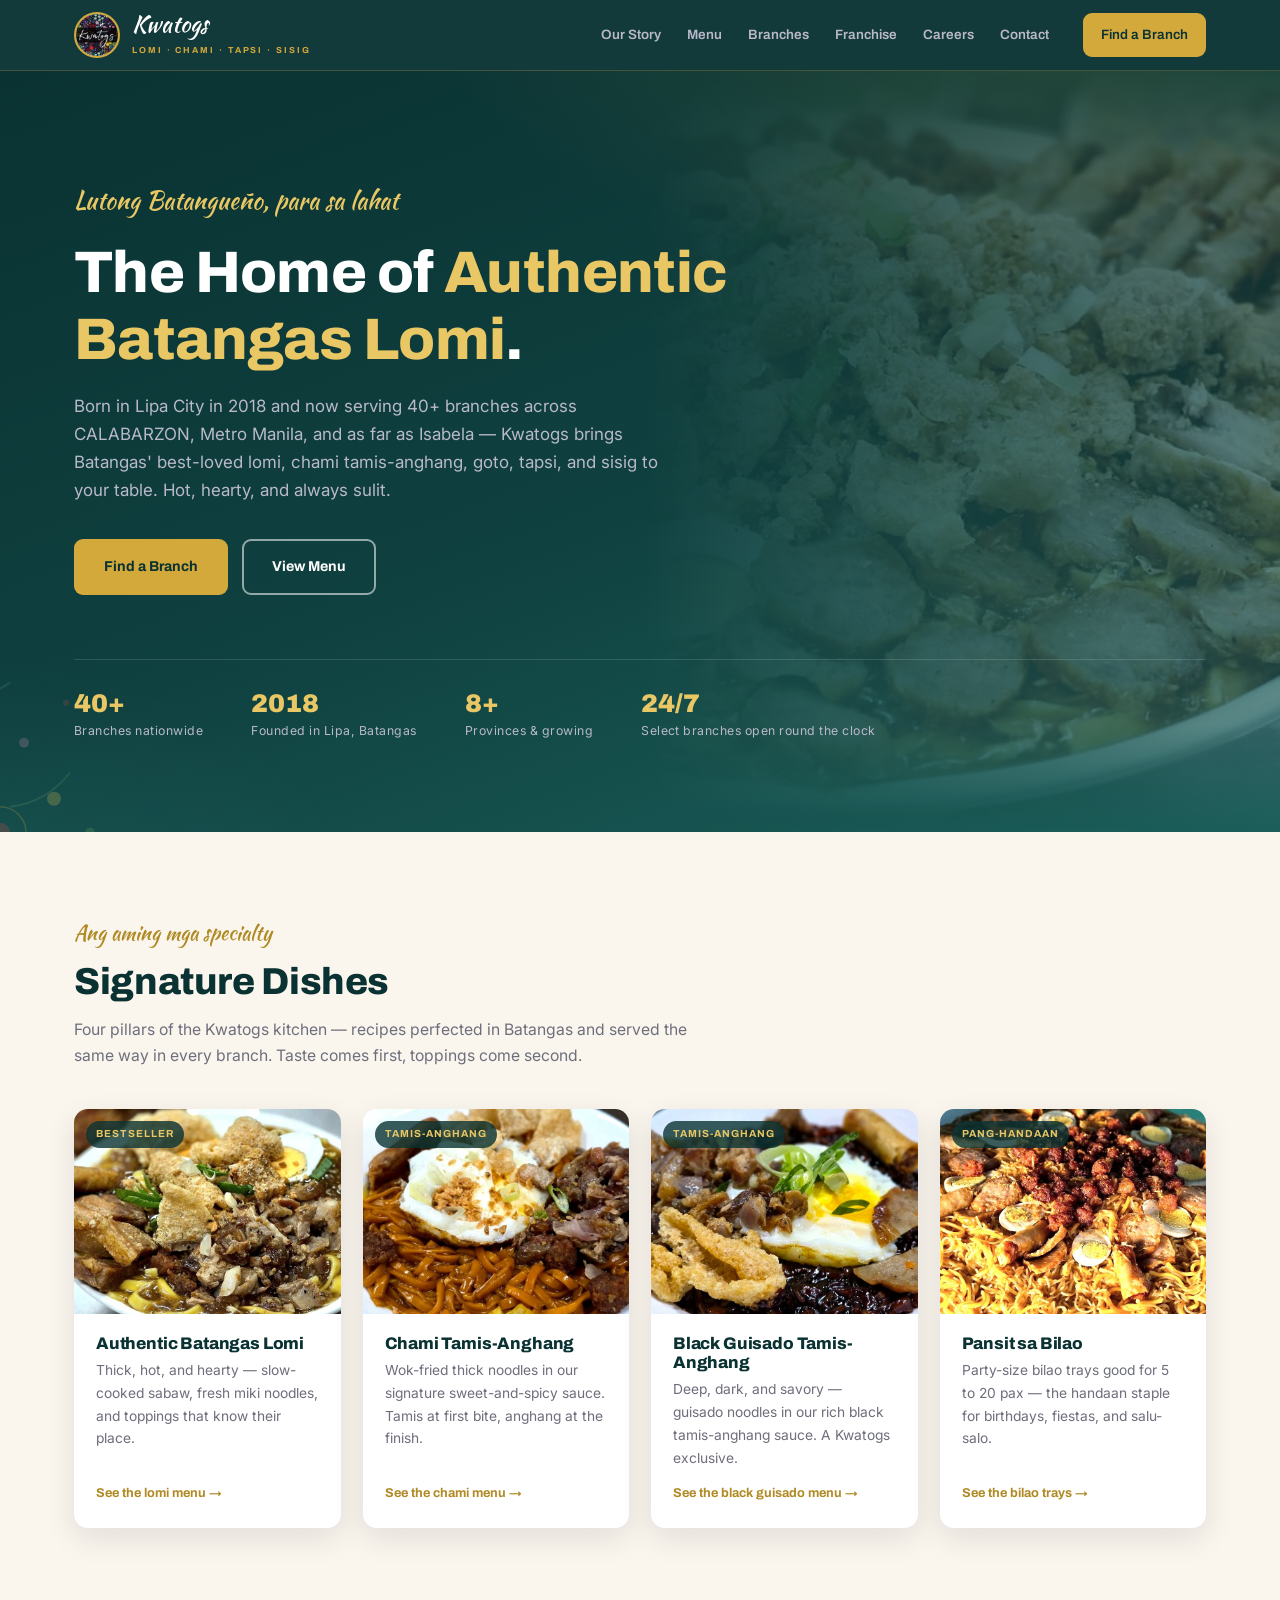
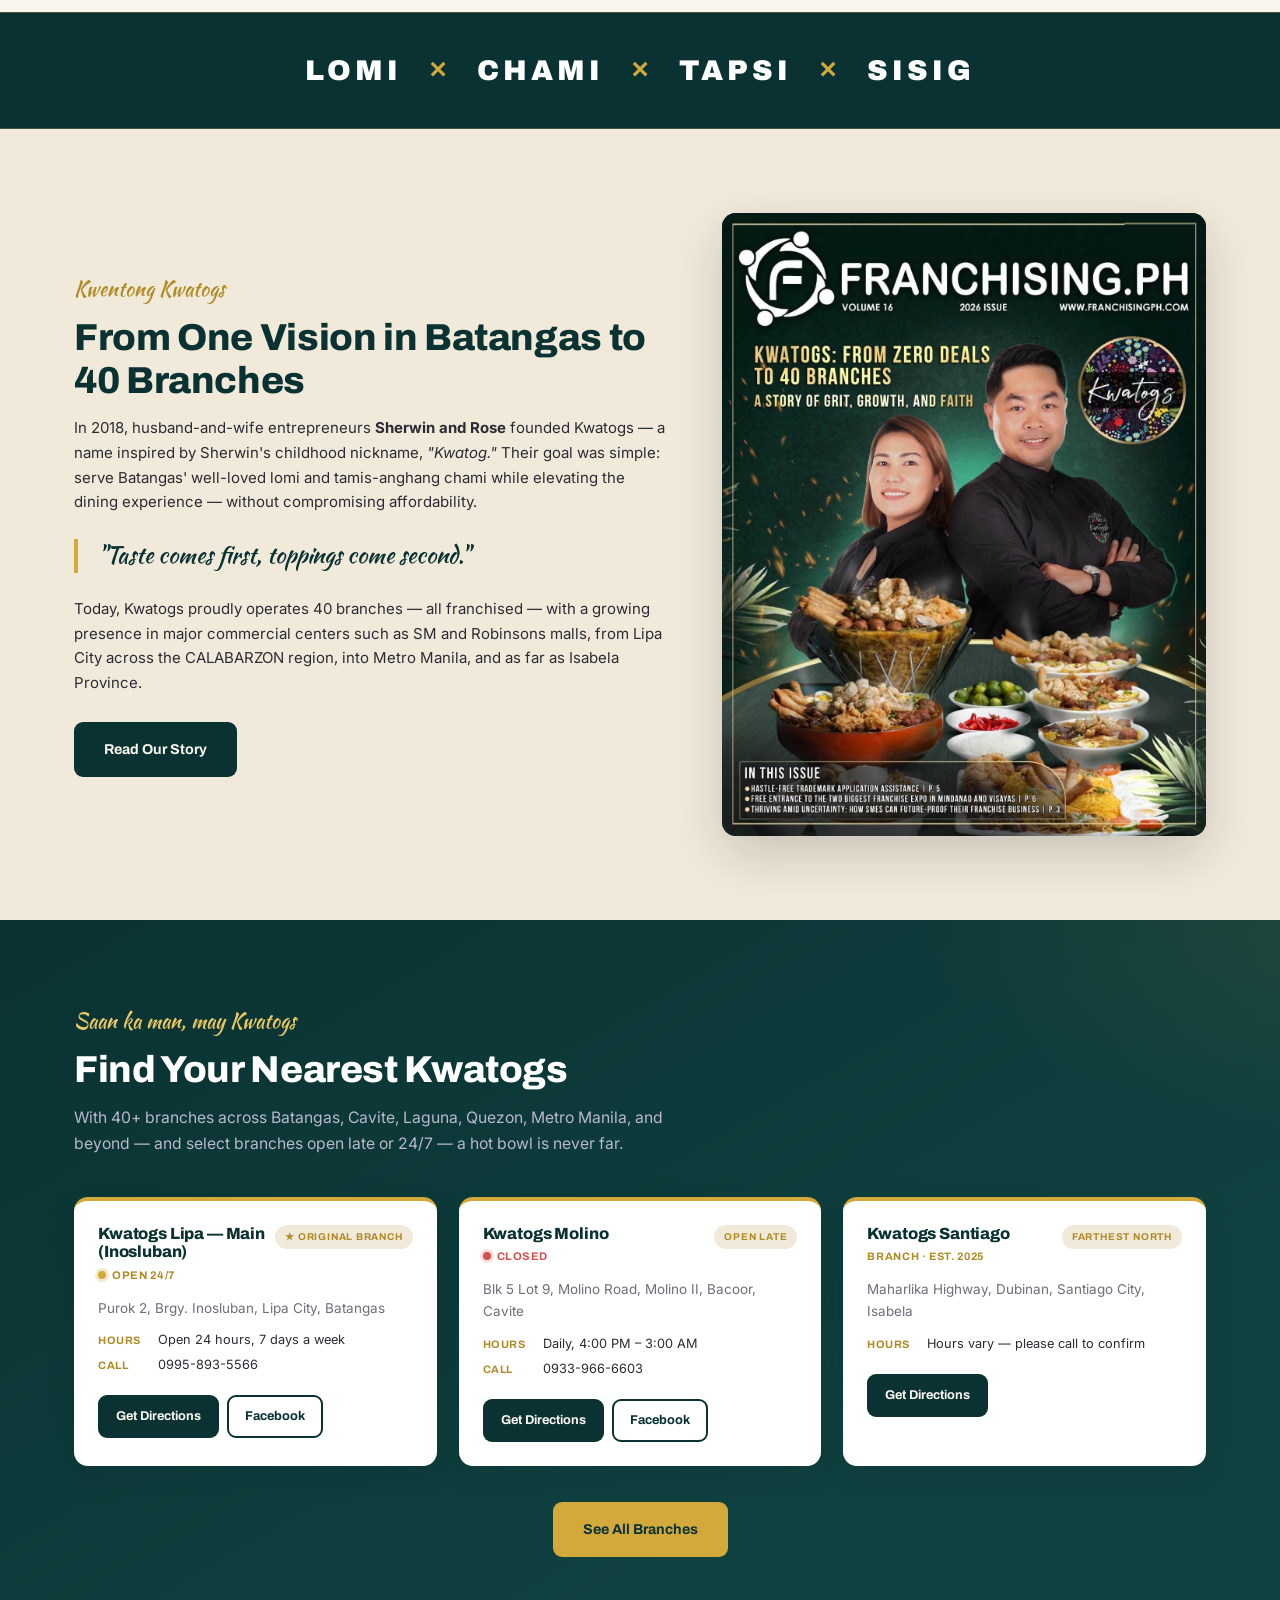
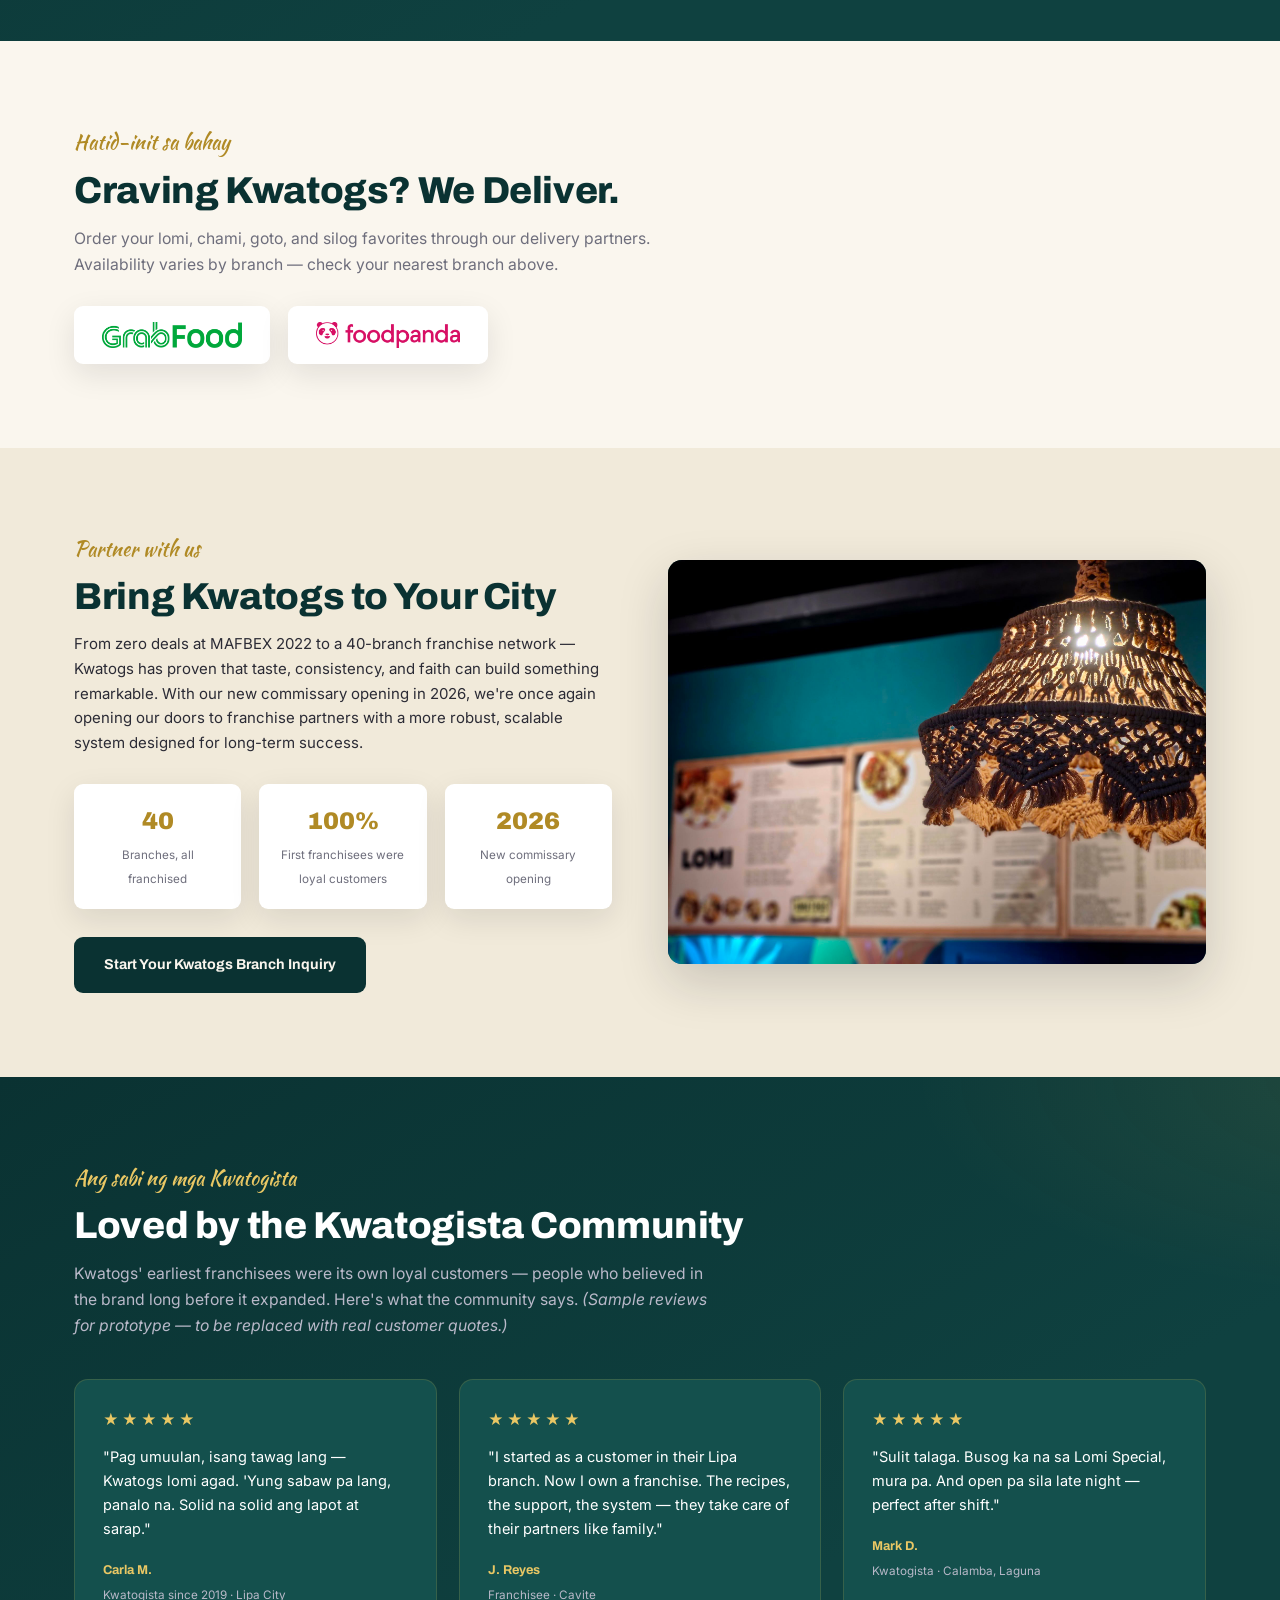
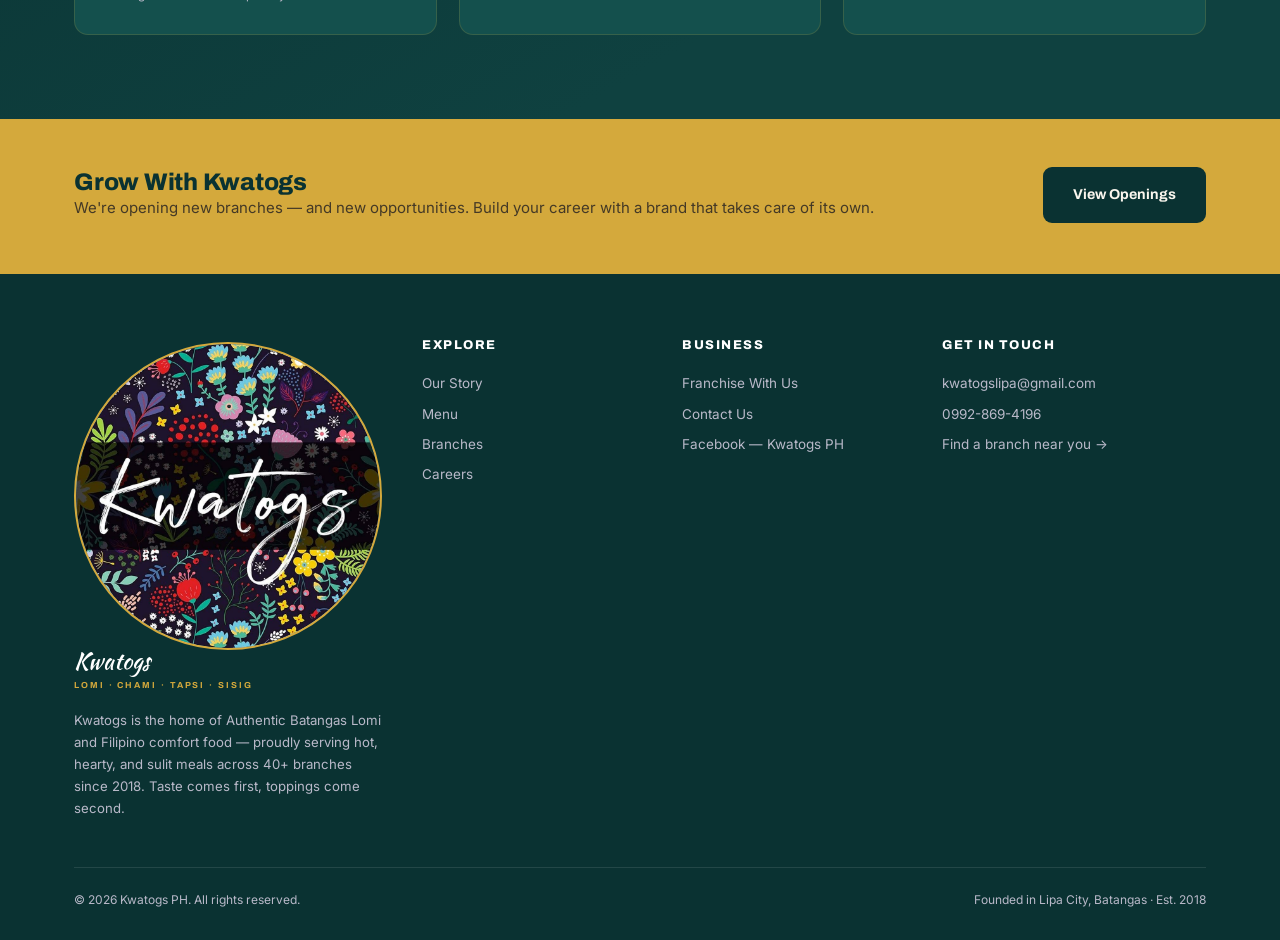
==== index.html @ b0a328d4 "feat: kwatogsph setup" ====
<!DOCTYPE html>
<html lang="en">
<head>
  <meta charset="UTF-8" />
  <meta name="viewport" content="width=device-width, initial-scale=1.0" />
  <title>KWATOGS — The Home of Authentic Batangas Lomi | Lomi · Chami · Tapsi · Sisig</title>
  <meta name="description" content="KWATOGS serves Authentic Batangas Lomi, Chami Tamis-Anghang, goto, silog meals, and Filipino comfort food across 40+ branches in CALABARZON, Metro Manila, and beyond. Taste comes first, toppings come second." />
  <link rel="preconnect" href="https://fonts.googleapis.com" />
  <link rel="preconnect" href="https://fonts.gstatic.com" crossorigin />
  <link href="https://fonts.googleapis.com/css2?family=Archivo:wght@600;700;800;900&family=Inter:wght@400;500;600&family=Kaushan+Script&display=swap" rel="stylesheet" />
  <link rel="icon" type="image/png" href="assets/img/favicon.png" />
  <link rel="stylesheet" href="assets/css/style.css" />
  <script type="application/ld+json">
  {
    "@context": "https://schema.org",
    "@type": "Restaurant",
    "name": "Kwatogs",
    "alternateName": "Kwatogs PH",
    "servesCuisine": "Filipino",
    "slogan": "Taste comes first, toppings come second.",
    "foundingDate": "2018",
    "foundingLocation": { "@type": "Place", "name": "Lipa City, Batangas, Philippines" },
    "email": "kwatogslipa@gmail.com",
    "telephone": "+63-992-869-4196",
    "priceRange": "₱",
    "sameAs": ["https://www.facebook.com/KwatogsLipa"]
  }
  </script>
</head>
<body>

  <header class="site-header">
    <nav class="nav">
      <a class="brand" href="index.html">
        <span class="logo-badge"></span>
        <span>
          <span class="brand-name">Kwatogs</span>
          <span class="brand-tag">Lomi · Chami · Tapsi · Sisig</span>
        </span>
      </a>
      <button class="nav-toggle" aria-label="Open menu">☰</button>
      <div class="nav-links">
        <a href="our-story.html">Our Story</a>
        <a href="menu.html">Menu</a>
        <a href="branches.html">Branches</a>
        <a href="franchise.html">Franchise</a>
        <a href="careers.html">Careers</a>
        <a href="contact.html">Contact</a>
        <a class="btn btn-gold btn-sm nav-cta" href="branches.html">Find a Branch</a>
      </div>
    </nav>
  </header>

  <!-- HERO -->
  <section class="hero">
    <span class="hero-photo"></span>
    <span class="floral-corner floral-bl"></span>
    <div class="container">
      <div class="hero-inner">
        <span class="eyebrow">Lutong Batangueño, para sa lahat</span>
        <h1>The Home of <em>Authentic Batangas Lomi</em>.</h1>
        <p class="lede">
          Born in Lipa City in 2018 and now serving 40+ branches across CALABARZON, Metro Manila,
          and as far as Isabela — Kwatogs brings Batangas' best-loved lomi, chami tamis-anghang,
          goto, tapsi, and sisig to your table. Hot, hearty, and always sulit.
        </p>
        <div class="hero-ctas">
          <a class="btn btn-gold" href="branches.html">Find a Branch</a>
          <a class="btn btn-outline-light" href="menu.html">View Menu</a>
        </div>
      </div>
      <div class="trust-strip">
        <div class="trust-item"><span class="num">40+</span><span class="lbl">Branches nationwide</span></div>
        <div class="trust-item"><span class="num">2018</span><span class="lbl">Founded in Lipa, Batangas</span></div>
        <div class="trust-item"><span class="num">8+</span><span class="lbl">Provinces &amp; growing</span></div>
        <div class="trust-item"><span class="num">24/7</span><span class="lbl">Select branches open round the clock</span></div>
      </div>
    </div>
  </section>

  <!-- SIGNATURE DISHES -->
  <section>
    <div class="container">
      <span class="eyebrow">Ang aming mga specialty</span>
      <h2 class="section-title">Signature Dishes</h2>
      <p class="section-sub">
        Four pillars of the Kwatogs kitchen — recipes perfected in Batangas and served
        the same way in every branch. Taste comes first, toppings come second.
      </p>
      <div class="grid-4" style="margin-top: 40px;">
        <a class="dish-card" href="menu.html#lomi">
          <div class="dish-art has-photo"><img src="assets/img/dishes/lomi.jpg" alt="Authentic Batangas Lomi with pork, chicharon, and egg" loading="lazy" /><span class="tag">Bestseller</span></div>
          <div class="dish-body">
            <h3>Authentic Batangas Lomi</h3>
            <p>Thick, hot, and hearty — slow-cooked sabaw, fresh miki noodles, and toppings that know their place.</p>
            <span class="more">See the lomi menu →</span>
          </div>
        </a>
        <a class="dish-card" href="menu.html#chami">
          <div class="dish-art has-photo"><img src="assets/img/dishes/chami.jpg" alt="Chami Tamis-Anghang — sweet-spicy wok-fried noodles topped with egg" loading="lazy" /><span class="tag">Tamis-Anghang</span></div>
          <div class="dish-body">
            <h3>Chami Tamis-Anghang</h3>
            <p>Wok-fried thick noodles in our signature sweet-and-spicy sauce. Tamis at first bite, anghang at the finish.</p>
            <span class="more">See the chami menu →</span>
          </div>
        </a>
        <a class="dish-card" href="menu.html#black-guisado">
          <div class="dish-art has-photo"><img src="assets/img/dishes/blackguisado.jpg" alt="Black Guisado Tamis-Anghang — dark savory noodles topped with egg and chicharon" loading="lazy" /><span class="tag">Tamis-Anghang</span></div>
          <div class="dish-body">
            <h3>Black Guisado Tamis-Anghang</h3>
            <p>Deep, dark, and savory — guisado noodles in our rich black tamis-anghang sauce. A Kwatogs exclusive.</p>
            <span class="more">See the black guisado menu →</span>
          </div>
        </a>
        <a class="dish-card" href="menu.html#bilao">
          <div class="dish-art has-photo"><img src="assets/img/dishes/bilao.jpg" alt="Pansit sa Bilao — party-size noodle tray with lumpia, egg, and meat toppings" loading="lazy" /><span class="tag">Pang-Handaan</span></div>
          <div class="dish-body">
            <h3>Pansit sa Bilao</h3>
            <p>Party-size bilao trays good for 5 to 20 pax — the handaan staple for birthdays, fiestas, and salu-salo.</p>
            <span class="more">See the bilao trays →</span>
          </div>
        </a>
      </div>
    </div>
  </section>

  <!-- SIGNAGE BAND -->
  <div class="signage-band">
    <div class="wrap">
      <span>LOMI</span><span class="x">✕</span>
      <span>CHAMI</span><span class="x">✕</span>
      <span>TAPSI</span><span class="x">✕</span>
      <span>SISIG</span>
    </div>
  </div>

  <!-- ABOUT STRIP -->
  <section class="story-strip">
    <div class="container story-grid">
      <div>
        <span class="eyebrow">Kwentong Kwatogs</span>
        <h2 class="section-title">From One Vision in Batangas to 40 Branches</h2>
        <p>
          In 2018, husband-and-wife entrepreneurs <strong>Sherwin and Rose</strong> founded Kwatogs —
          a name inspired by Sherwin's childhood nickname, <em>"Kwatog."</em> Their goal was simple:
          serve Batangas' well-loved lomi and tamis-anghang chami while elevating the dining
          experience — without compromising affordability.
        </p>
        <blockquote>
          "Taste comes first, toppings come second."
        </blockquote>
        <p>
          Today, Kwatogs proudly operates 40 branches — all franchised — with a growing presence in
          major commercial centers such as SM and Robinsons malls, from Lipa City across the
          CALABARZON region, into Metro Manila, and as far as Isabela Province.
        </p>
        <div style="margin-top: 26px;">
          <a class="btn btn-dark" href="our-story.html">Read Our Story</a>
        </div>
      </div>
      <div class="story-photo photo-frame">
        <img class="photo" src="assets/img/owners1.jpg" alt="Founders Sherwin and Rose of Kwatogs, featured on the cover of Franchising.PH 2026" />
      </div>
    </div>
  </section>

  <!-- BRANCH FINDER -->
  <section class="on-dark">
    <div class="container">
      <span class="eyebrow">Saan ka man, may Kwatogs</span>
      <h2 class="section-title">Find Your Nearest Kwatogs</h2>
      <p class="section-sub">
        With 40+ branches across Batangas, Cavite, Laguna, Quezon, Metro Manila, and beyond —
        and select branches open late or 24/7 — a hot bowl is never far.
      </p>
      <div class="grid-3" style="margin-top: 40px;" id="featured-branches">
        <!-- Featured branch cards injected by main.js -->
      </div>
      <div class="center" style="margin-top: 36px;">
        <a class="btn btn-gold" href="branches.html">See All Branches</a>
      </div>
    </div>
  </section>

  <!-- DELIVERY -->
  <section>
    <div class="container">
      <span class="eyebrow">Hatid-init sa bahay</span>
      <h2 class="section-title">Craving Kwatogs? We Deliver.</h2>
      <p class="section-sub">
        Order your lomi, chami, goto, and silog favorites through our delivery partners.
        Availability varies by branch — check your nearest branch above.
      </p>
      <div class="delivery-logos">
        <a class="delivery-btn" href="https://food.grab.com/ph/en/" target="_blank" rel="noopener" aria-label="Order on GrabFood">
          <img class="delivery-logo" src="assets/img/grabfood.png" alt="GrabFood" />
        </a>
        <a class="delivery-btn" href="https://www.foodpanda.ph/" target="_blank" rel="noopener" aria-label="Order on foodpanda">
          <img class="delivery-logo" src="assets/img/foodpanda.png" alt="foodpanda" />
        </a>
      </div>
    </div>
  </section>

  <!-- FRANCHISE CTA -->
  <section class="franchise-cta">
    <div class="container fr-grid">
      <div>
        <span class="eyebrow">Partner with us</span>
        <h2 class="section-title">Bring Kwatogs to Your City</h2>
        <p>
          From zero deals at MAFBEX 2022 to a 40-branch franchise network — Kwatogs has proven
          that taste, consistency, and faith can build something remarkable. With our new
          commissary opening in 2026, we're once again opening our doors to franchise partners
          with a more robust, scalable system designed for long-term success.
        </p>
        <div class="fr-stats">
          <div class="fr-stat"><span class="num">40</span><span class="lbl">Branches, all franchised</span></div>
          <div class="fr-stat"><span class="num">100%</span><span class="lbl">First franchisees were loyal customers</span></div>
          <div class="fr-stat"><span class="num">2026</span><span class="lbl">New commissary opening</span></div>
        </div>
        <a class="btn btn-dark" href="franchise.html">Start Your Kwatogs Branch Inquiry</a>
      </div>
      <div class="story-photo photo-frame">
        <img class="photo" src="assets/img/inside.jpg" alt="Inside a Kwatogs branch — woven pendant lamp over the Lomi menu boards" style="object-position: center;" />
      </div>
    </div>
  </section>

  <!-- SOCIAL PROOF -->
  <section class="on-dark">
    <div class="container">
      <span class="eyebrow">Ang sabi ng mga Kwatogista</span>
      <h2 class="section-title">Loved by the Kwatogista Community</h2>
      <p class="section-sub">
        Kwatogs' earliest franchisees were its own loyal customers — people who believed in the
        brand long before it expanded. Here's what the community says. <em>(Sample reviews for
        prototype — to be replaced with real customer quotes.)</em>
      </p>
      <div class="grid-3" style="margin-top: 40px;">
        <div class="testi-card">
          <div class="stars">★★★★★</div>
          <p>"Pag umuulan, isang tawag lang — Kwatogs lomi agad. 'Yung sabaw pa lang, panalo na. Solid na solid ang lapot at sarap."</p>
          <span class="who">Carla M.</span><br />
          <span class="where">Kwatogista since 2019 · Lipa City</span>
        </div>
        <div class="testi-card">
          <div class="stars">★★★★★</div>
          <p>"I started as a customer in their Lipa branch. Now I own a franchise. The recipes, the support, the system — they take care of their partners like family."</p>
          <span class="who">J. Reyes</span><br />
          <span class="where">Franchisee · Cavite</span>
        </div>
        <div class="testi-card">
          <div class="stars">★★★★★</div>
          <p>"Sulit talaga. Busog ka na sa Lomi Special, mura pa. And open pa sila late night — perfect after shift."</p>
          <span class="who">Mark D.</span><br />
          <span class="where">Kwatogista · Calamba, Laguna</span>
        </div>
      </div>
    </div>
  </section>

  <!-- CAREERS BAND -->
  <div class="careers-band">
    <div class="container wrap">
      <div>
        <h2>Grow With Kwatogs</h2>
        <p>We're opening new branches — and new opportunities. Build your career with a brand that takes care of its own.</p>
      </div>
      <a class="btn btn-dark" href="careers.html">View Openings</a>
    </div>
  </div>

  <!-- FOOTER -->
  <footer class="site-footer">
    <div class="container">
      <div class="footer-grid">
        <div class="footer-brand">
          <a class="brand" href="index.html">
            <span class="logo-badge"></span>
            <span>
              <span class="brand-name">Kwatogs</span>
              <span class="brand-tag">Lomi · Chami · Tapsi · Sisig</span>
            </span>
          </a>
          <p>
            Kwatogs is the home of Authentic Batangas Lomi and Filipino comfort food — proudly
            serving hot, hearty, and sulit meals across 40+ branches since 2018. Taste comes
            first, toppings come second.
          </p>
        </div>
        <div>
          <h4>Explore</h4>
          <a href="our-story.html">Our Story</a>
          <a href="menu.html">Menu</a>
          <a href="branches.html">Branches</a>
          <a href="careers.html">Careers</a>
        </div>
        <div>
          <h4>Business</h4>
          <a href="franchise.html">Franchise With Us</a>
          <a href="contact.html">Contact Us</a>
          <a href="https://www.facebook.com/KwatogsLipa" target="_blank" rel="noopener">Facebook — Kwatogs PH</a>
        </div>
        <div>
          <h4>Get in Touch</h4>
          <a href="mailto:kwatogslipa@gmail.com">kwatogslipa@gmail.com</a>
          <a href="tel:09928694196">0992-869-4196</a>
          <a href="branches.html">Find a branch near you →</a>
        </div>
      </div>
      <div class="footer-bottom">
        <span>© <span class="year"></span> Kwatogs PH. All rights reserved.</span>
        <span>Founded in Lipa City, Batangas · Est. 2018</span>
      </div>
    </div>
  </footer>

  <script src="assets/js/main.js"></script>
</body>
</html>
---- assets/css/style.css ----
/* ==========================================================
   KWATOGS — Official Website
   Design system: dark navy floral identity (from official logo)
   + cream canvas + gold trim (from Franchising.PH feature)
   ========================================================== */

:root {
  /* Foundation: deep emerald-teal, matched to the Franchising.PH feature spread.
     (--navy* names kept for compatibility; values are now teal tones.) */
  --ink: #0a3232;
  --navy: #0f4140;
  --navy-2: #14504d;
  --navy-3: #1b5f5a;
  --cream: #faf6ee;
  --cream-2: #f1eada;
  --gold: #d4a93c;
  --gold-bright: #e9c764;
  --gold-deep: #b08a25;
  --red: #d94f4f;
  --teal: #56b8ae;
  --pink: #e08fb2;
  --yellow: #f2c94c;
  --leaf: #7fb069;
  --text: #2b2b35;
  --muted: #6e6e7c;
  --muted-on-dark: #b9b9c9;
  --white: #ffffff;
  --radius: 14px;
  --radius-sm: 9px;
  --shadow: 0 10px 30px rgba(20, 20, 31, 0.10);
  --shadow-lg: 0 18px 50px rgba(20, 20, 31, 0.18);
  --maxw: 1180px;
}

* { margin: 0; padding: 0; box-sizing: border-box; }

html { scroll-behavior: smooth; font-size: 15px; }

body {
  overflow-x: hidden;
  font-family: "Inter", system-ui, -apple-system, sans-serif;
  font-size: 1rem;
  line-height: 1.65;
  color: var(--text);
  background: var(--cream);
  -webkit-font-smoothing: antialiased;
}

h1, h2, h3, h4 {
  font-family: "Archivo", system-ui, sans-serif;
  font-weight: 800;
  line-height: 1.15;
  letter-spacing: -0.01em;
  color: var(--ink);
}

.script {
  font-family: "Kaushan Script", cursive;
  font-weight: 400;
  letter-spacing: 0.01em;
}

a { color: inherit; text-decoration: none; }
img { max-width: 100%; display: block; }
ul { list-style: none; }

.container { max-width: var(--maxw); margin: 0 auto; padding: 0 24px; }

section { padding: 84px 0; }

.eyebrow {
  display: inline-block;
  font-family: "Kaushan Script", cursive;
  font-size: 1.35rem;
  color: var(--gold-deep);
  margin-bottom: 10px;
}
.on-dark .eyebrow { color: var(--gold-bright); }

.section-title { font-size: clamp(1.7rem, 3.4vw, 2.5rem); margin-bottom: 14px; }
.section-sub { color: var(--muted); max-width: 640px; font-size: 1.05rem; }
.on-dark .section-title { color: var(--white); }
.on-dark .section-sub { color: var(--muted-on-dark); }

.center { text-align: center; }
.center .section-sub { margin: 0 auto; }

/* ---------- Buttons ---------- */
.btn {
  display: inline-flex;
  align-items: center;
  gap: 8px;
  font-family: "Archivo", sans-serif;
  font-weight: 700;
  font-size: 0.95rem;
  padding: 14px 28px;
  border-radius: var(--radius-sm);
  border: 2px solid transparent;
  cursor: pointer;
  transition: transform 0.15s ease, background 0.15s ease, color 0.15s ease, border-color 0.15s ease;
}
.btn:hover { transform: translateY(-2px); }
.btn-gold { background: var(--gold); color: var(--ink); }
.btn-gold:hover { background: var(--gold-bright); }
.btn-outline-light { border-color: rgba(255,255,255,0.55); color: var(--white); }
.btn-outline-light:hover { border-color: var(--gold-bright); color: var(--gold-bright); }
.btn-outline-dark { border-color: var(--ink); color: var(--ink); }
.btn-outline-dark:hover { background: var(--ink); color: var(--cream); }
.btn-dark { background: var(--ink); color: var(--cream); }
.btn-dark:hover { background: var(--navy-3); }
.btn-sm { padding: 9px 16px; font-size: 0.85rem; }

/* ---------- Header / Nav ---------- */
.site-header {
  position: sticky;
  top: 0;
  z-index: 100;
  background: rgba(10, 50, 50, 0.96);
  backdrop-filter: blur(8px);
  border-bottom: 1px solid rgba(212, 169, 60, 0.25);
}
.nav {
  max-width: var(--maxw);
  margin: 0 auto;
  padding: 12px 24px;
  display: flex;
  align-items: center;
  gap: 28px;
}
.brand { display: flex; align-items: center; gap: 12px; }
.brand .logo-badge { width: 46px; height: 46px; flex-shrink: 0; }
.logo-badge img {
  display: block;
  width: 100%;
  height: 100%;
  border-radius: 50%;
  object-fit: cover;
  border: 2px solid var(--gold);
}
.brand-name {
  font-family: "Kaushan Script", cursive;
  font-size: 1.55rem;
  color: var(--white);
  line-height: 1;
}
.brand-tag {
  display: block;
  font-family: "Archivo", sans-serif;
  font-size: 0.58rem;
  font-weight: 700;
  letter-spacing: 0.22em;
  color: var(--gold);
  text-transform: uppercase;
  margin-top: 3px;
  white-space: nowrap;
}
.nav-links { display: flex; gap: 26px; margin-left: auto; align-items: center; }
.nav-links a {
  font-family: "Archivo", sans-serif;
  font-weight: 600;
  font-size: 0.9rem;
  color: var(--muted-on-dark);
  transition: color 0.15s;
  white-space: nowrap;
}
.nav-links a:hover, .nav-links a.active { color: var(--gold-bright); }
/* The gold CTA button must keep dark text in all states — it's an <a> inside
   .nav-links, so override the link-hover color (placed after for the tie-break). */
.nav-links a.nav-cta { margin-left: 8px; color: var(--ink); }
.nav-links a.nav-cta:hover { color: var(--ink); }
.nav-toggle {
  display: none;
  margin-left: auto;
  background: none;
  border: none;
  color: var(--white);
  font-size: 1.7rem;
  cursor: pointer;
  line-height: 1;
}

/* ---------- Hero ---------- */
.hero {
  position: relative;
  background:
    radial-gradient(1100px 500px at 85% -10%, rgba(212,169,60,0.14), transparent 60%),
    radial-gradient(700px 420px at -5% 110%, rgba(86,184,174,0.10), transparent 60%),
    linear-gradient(160deg, var(--ink) 0%, var(--navy) 55%, var(--navy-3) 100%);
  color: var(--white);
  padding: 110px 0 90px;
  overflow: hidden;
}
.hero-inner { position: relative; z-index: 2; max-width: 760px; }
.hero .eyebrow { font-size: 1.6rem; color: var(--gold-bright); }
.hero h1 {
  font-size: clamp(2.3rem, 5.5vw, 3.9rem);
  color: var(--white);
  margin: 8px 0 20px;
}
.hero h1 em { font-style: normal; color: var(--gold-bright); }
.hero p.lede { font-size: 1.13rem; color: var(--muted-on-dark); max-width: 600px; margin-bottom: 34px; }
.hero-ctas { display: flex; gap: 14px; flex-wrap: wrap; }
/* Faded lomi photo accent on the right of the hero — adds depth behind the text.
   The left fade is a CSS mask (not baked into the image) so it stays smooth even
   though the image is `cover`-cropped. Low opacity + desaturation blends it into teal. */
.hero-photo {
  position: absolute;
  top: 0;
  right: 0;
  bottom: 0;
  width: 50%;
  max-width: 720px;
  background: url("../img/hero-lomi.png") center right / cover no-repeat;
  opacity: 0.32;
  filter: saturate(0.8) contrast(0.95);
  z-index: 1;
  pointer-events: none;
  -webkit-mask-image: linear-gradient(to right, transparent 0%, rgba(0,0,0,0.6) 50%, #000 100%);
  mask-image: linear-gradient(to right, transparent 0%, rgba(0,0,0,0.6) 50%, #000 100%);
}

.floral-corner { position: absolute; opacity: 0.85; pointer-events: none; }
.floral-tr { top: -30px; right: -40px; width: 380px; }
.floral-bl { bottom: -50px; left: -50px; width: 300px; transform: rotate(180deg); opacity: 0.5; }

.trust-strip {
  position: relative;
  z-index: 2;
  margin-top: 64px;
  padding-top: 30px;
  border-top: 1px solid rgba(255,255,255,0.14);
  display: flex;
  gap: 48px;
  flex-wrap: wrap;
}
.trust-item .num {
  font-family: "Archivo", sans-serif;
  font-weight: 900;
  font-size: 1.7rem;
  color: var(--gold-bright);
  display: block;
  line-height: 1.1;
}
.trust-item .lbl { font-size: 0.82rem; color: var(--muted-on-dark); letter-spacing: 0.04em; }

/* Inner-page hero (smaller) */
.page-hero { padding: 80px 0 64px; }
.page-hero h1 { font-size: clamp(2rem, 4.5vw, 3.1rem); }

/* ---------- Dish cards ---------- */
.grid-4 { display: grid; grid-template-columns: repeat(4, 1fr); gap: 22px; }
.grid-3 { display: grid; grid-template-columns: repeat(3, 1fr); gap: 22px; }
.grid-2 { display: grid; grid-template-columns: repeat(2, 1fr); gap: 22px; }

.dish-card {
  background: var(--white);
  border-radius: var(--radius);
  overflow: hidden;
  box-shadow: var(--shadow);
  transition: transform 0.2s ease, box-shadow 0.2s ease;
  display: flex;
  flex-direction: column;
}
.dish-card:hover { transform: translateY(-5px); box-shadow: var(--shadow-lg); }

/* Stylized dish art — replace with real food photography at launch */
.dish-art {
  position: relative;
  height: 185px;
  display: flex;
  align-items: center;
  justify-content: center;
}
.dish-art::after {
  content: "";
  width: 86px;
  height: 86px;
  background: url("data:image/svg+xml,%3Csvg xmlns='http://www.w3.org/2000/svg' viewBox='0 0 64 64' fill='none' stroke='white' stroke-width='2.4' stroke-linecap='round'%3E%3Cpath d='M8 31h48a24 24 0 0 1-48 0Z'/%3E%3Cpath d='M14 31c4-7 10-10 18-10s14 3 18 10'/%3E%3Cpath d='M25 16c0-3 2-3 2-6M33 17c0-3 2-3 2-6M41 16c0-3 2-3 2-6'/%3E%3Cpath d='M22 56h20M26 50h12' stroke-opacity='.7'/%3E%3C/svg%3E") center/contain no-repeat;
  opacity: 0.95;
}
.dish-art .tag {
  position: absolute;
  top: 12px;
  left: 12px;
  z-index: 2;
  background: rgba(10,50,50,0.8);
  color: var(--gold-bright);
  font-family: "Archivo", sans-serif;
  font-size: 0.68rem;
  font-weight: 700;
  letter-spacing: 0.1em;
  text-transform: uppercase;
  padding: 5px 10px;
  border-radius: 30px;
}

/* Real food photography in a dish card (overrides the stylized gradient art) */
.dish-art.has-photo { height: 205px; background: none; }
.dish-art.has-photo::after { content: none; }
.dish-art.has-photo img {
  position: absolute;
  inset: 0;
  width: 100%;
  height: 100%;
  object-fit: cover;
}
.dish-card:hover .dish-art.has-photo img { transform: scale(1.04); }
.dish-art.has-photo img { transition: transform 0.3s ease; }
.art-lomi      { background: linear-gradient(135deg, #b97b2a, #8a5419 60%, #6e3f10); }
.art-chami     { background: linear-gradient(135deg, #c8552e, #a03c22 60%, #7e2a17); }
.art-guisado   { background: linear-gradient(135deg, #4a3326, #33231a 60%, #241710); }
.art-goto      { background: linear-gradient(135deg, #d9a93f, #b3852a 60%, #8f6618); }
.art-sisig     { background: linear-gradient(135deg, #55555f, #3a3a45 60%, #28282f); }
.art-silog     { background: linear-gradient(135deg, #c2742f, #9c5a20 60%, #7a4416); }
.art-bilao     { background: linear-gradient(135deg, #a8742c, #87571d 60%, #684012); }
.art-rice      { background: linear-gradient(135deg, #8d6b35, #6f5226 60%, #543c19); }
.art-sides     { background: linear-gradient(135deg, #7c5a3a, #5f432a 60%, #46301d); }
.art-drinks    { background: linear-gradient(135deg, #3f7269, #2e5953 60%, #20413c); }

.dish-body { padding: 20px 22px 24px; flex: 1; display: flex; flex-direction: column; }
.dish-body h3 { font-size: 1.12rem; margin-bottom: 6px; }
.dish-body p { font-size: 0.92rem; color: var(--muted); flex: 1; }
.dish-body .more {
  margin-top: 14px;
  font-family: "Archivo", sans-serif;
  font-weight: 700;
  font-size: 0.85rem;
  color: var(--gold-deep);
}
.dish-card:hover .more { color: var(--ink); }

/* ---------- Story strip ---------- */
.story-strip { background: var(--cream-2); }
.story-grid { display: grid; grid-template-columns: 1.1fr 0.9fr; gap: 56px; align-items: center; }
.story-grid blockquote {
  font-family: "Kaushan Script", cursive;
  font-size: 1.5rem;
  color: var(--ink);
  border-left: 4px solid var(--gold);
  padding-left: 20px;
  margin: 24px 0;
  line-height: 1.5;
}
.story-photo {
  background: linear-gradient(150deg, var(--navy), var(--navy-3));
  border-radius: var(--radius);
  min-height: 360px;
  display: flex;
  flex-direction: column;
  align-items: center;
  justify-content: center;
  gap: 16px;
  color: var(--muted-on-dark);
  text-align: center;
  padding: 30px;
  box-shadow: var(--shadow-lg);
}
.story-photo .logo-badge { width: 130px; height: 130px; }
.story-photo .caption { font-size: 0.85rem; max-width: 280px; }
.story-photo.photo-frame { padding: 0; overflow: hidden; }
.story-photo.photo-frame .photo {
  width: 100%;
  height: 100%;
  min-height: 360px;
  object-fit: cover;
  object-position: top center;
}

/* ---------- Signage band ---------- */
.signage-band {
  background: var(--ink);
  padding: 34px 0;
  border-top: 1px solid rgba(212,169,60,0.3);
  border-bottom: 1px solid rgba(212,169,60,0.3);
}
.signage-band .wrap {
  display: flex;
  justify-content: center;
  align-items: center;
  gap: 26px;
  flex-wrap: wrap;
  font-family: "Archivo", sans-serif;
  font-weight: 900;
  font-size: clamp(1.2rem, 3vw, 1.9rem);
  letter-spacing: 0.14em;
  color: var(--white);
}
.signage-band .x { color: var(--gold); font-size: 0.8em; }

/* ---------- Branch cards ---------- */
.branch-card {
  background: var(--white);
  border-radius: var(--radius);
  box-shadow: var(--shadow);
  padding: 24px;
  display: flex;
  flex-direction: column;
  gap: 10px;
  border-top: 4px solid var(--gold);
}
.branch-card .top { display: flex; justify-content: space-between; align-items: flex-start; gap: 10px; }
.branch-card h3 { font-size: 1.08rem; }
.branch-card .badge {
  font-family: "Archivo", sans-serif;
  font-size: 0.66rem;
  font-weight: 700;
  letter-spacing: 0.08em;
  text-transform: uppercase;
  padding: 4px 10px;
  border-radius: 30px;
  background: var(--cream-2);
  color: var(--gold-deep);
  white-space: nowrap;
}
.status {
  display: inline-flex;
  align-items: center;
  gap: 6px;
  font-family: "Archivo", sans-serif;
  font-size: 0.74rem;
  font-weight: 700;
  letter-spacing: 0.05em;
  text-transform: uppercase;
}
.status::before { content: ""; width: 8px; height: 8px; border-radius: 50%; }
.status.open { color: #1d7a4f; }
.status.open::before { background: #2eaa6e; box-shadow: 0 0 0 3px rgba(46,170,110,0.2); }
.status.closed { color: var(--red); }
.status.closed::before { background: var(--red); box-shadow: 0 0 0 3px rgba(217,79,79,0.18); }
.status.always { color: var(--gold-deep); }
.status.always::before { background: var(--gold); box-shadow: 0 0 0 3px rgba(212,169,60,0.25); }
.branch-est {
  font-family: "Archivo", sans-serif;
  font-size: 0.72rem;
  font-weight: 700;
  letter-spacing: 0.06em;
  text-transform: uppercase;
  color: var(--gold-deep);
}
.branch-card .addr { font-size: 0.9rem; color: var(--muted); }
.branch-card .meta { font-size: 0.85rem; color: var(--text); display: flex; flex-direction: column; gap: 4px; }
.branch-card .meta span { display: flex; gap: 8px; align-items: baseline; }
.branch-card .meta .ico { color: var(--gold-deep); font-family: "Archivo", sans-serif; font-weight: 700; font-size: 0.72rem; min-width: 52px; text-transform: uppercase; letter-spacing: 0.05em; }
.branch-card .services { display: flex; gap: 6px; flex-wrap: wrap; margin-top: 2px; }
.branch-card .services li {
  font-size: 0.72rem;
  font-weight: 600;
  background: var(--cream);
  border: 1px solid var(--cream-2);
  padding: 3px 10px;
  border-radius: 30px;
  color: var(--muted);
}
.branch-card .actions { display: flex; gap: 8px; flex-wrap: wrap; margin-top: 10px; }

/* Branch finder controls */
.finder-controls {
  display: flex;
  gap: 12px;
  flex-wrap: wrap;
  align-items: center;
  margin: 30px 0 26px;
}
.finder-controls input[type="search"] {
  flex: 1;
  min-width: 230px;
  padding: 13px 18px;
  border: 2px solid var(--cream-2);
  border-radius: var(--radius-sm);
  font: inherit;
  background: var(--white);
}
.finder-controls input[type="search"]:focus { outline: none; border-color: var(--gold); }
.chip {
  font-family: "Archivo", sans-serif;
  font-weight: 700;
  font-size: 0.82rem;
  padding: 9px 18px;
  border-radius: 30px;
  border: 2px solid var(--cream-2);
  background: var(--white);
  color: var(--muted);
  cursor: pointer;
  transition: all 0.15s;
}
.chip:hover { border-color: var(--gold); color: var(--ink); }
.chip.active { background: var(--ink); border-color: var(--ink); color: var(--gold-bright); }
.finder-note { font-size: 0.85rem; color: var(--muted); margin-top: 18px; }

/* ---------- Dark sections ---------- */
.on-dark {
  background:
    radial-gradient(900px 400px at 110% 0%, rgba(212,169,60,0.10), transparent 55%),
    linear-gradient(150deg, var(--ink), var(--navy) 70%);
  color: var(--muted-on-dark);
}

/* ---------- Delivery ---------- */
.delivery-logos { display: flex; gap: 18px; flex-wrap: wrap; margin-top: 28px; }
.delivery-btn {
  display: flex;
  align-items: center;
  justify-content: center;
  background: var(--white);
  border-radius: var(--radius-sm);
  padding: 16px 28px;
  box-shadow: var(--shadow);
  transition: transform 0.15s;
}
.delivery-btn:hover { transform: translateY(-3px); }
.delivery-logo { height: 26px; width: auto; display: block; }

/* ---------- Franchise CTA ---------- */
.franchise-cta { background: var(--cream-2); }
.fr-grid { display: grid; grid-template-columns: 1fr 1fr; gap: 56px; align-items: center; }
.fr-stats { display: grid; grid-template-columns: repeat(3, 1fr); gap: 18px; margin: 28px 0; }
.fr-stat {
  background: var(--white);
  border-radius: var(--radius-sm);
  padding: 18px;
  text-align: center;
  box-shadow: var(--shadow);
}
.fr-stat .num { font-family: "Archivo", sans-serif; font-weight: 900; font-size: 1.6rem; color: var(--gold-deep); display: block; }
.fr-stat .lbl { font-size: 0.78rem; color: var(--muted); }

/* ---------- Testimonials ---------- */
.testi-card {
  background: var(--navy-2);
  border-radius: var(--radius);
  padding: 28px;
  border: 1px solid rgba(212,169,60,0.18);
}
.testi-card p { font-size: 0.97rem; color: var(--white); margin-bottom: 16px; }
.testi-card .who { font-family: "Archivo", sans-serif; font-weight: 700; font-size: 0.85rem; color: var(--gold-bright); }
.testi-card .where { font-size: 0.78rem; color: var(--muted-on-dark); }
.stars { color: var(--gold-bright); letter-spacing: 3px; margin-bottom: 12px; }

/* ---------- Careers band ---------- */
.careers-band { background: var(--gold); padding: 48px 0; }
.careers-band .wrap { display: flex; align-items: center; justify-content: space-between; gap: 24px; flex-wrap: wrap; }
.careers-band h2 { font-size: 1.6rem; color: var(--ink); }
.careers-band p { color: rgba(20,20,31,0.75); }

/* ---------- Menu page ---------- */
.menu-tabs {
  position: sticky;
  top: 70px;
  z-index: 50;
  background: var(--cream);
  border-bottom: 2px solid var(--cream-2);
  padding: 14px 0;
}
.menu-tabs .wrap { display: flex; gap: 10px; overflow-x: auto; padding-bottom: 4px; }
.menu-tabs a {
  white-space: nowrap;
  font-family: "Archivo", sans-serif;
  font-weight: 700;
  font-size: 0.84rem;
  padding: 8px 16px;
  border-radius: 30px;
  border: 2px solid var(--cream-2);
  background: var(--white);
  color: var(--muted);
  transition: all 0.15s;
}
.menu-tabs a:hover { border-color: var(--gold); color: var(--ink); }
.menu-section { padding: 56px 0 10px; }
.menu-section h2 { font-size: 1.7rem; display: flex; align-items: baseline; gap: 12px; flex-wrap: wrap; }
.menu-section h2 .script { font-size: 1.2rem; color: var(--gold-deep); }
.menu-section .cat-note { color: var(--muted); font-size: 0.95rem; margin: 6px 0 26px; max-width: 620px; }
.menu-items { display: grid; grid-template-columns: repeat(3, 1fr); gap: 18px; }
.menu-item {
  background: var(--white);
  border-radius: var(--radius-sm);
  padding: 20px 22px;
  box-shadow: var(--shadow);
  display: flex;
  flex-direction: column;
  gap: 6px;
}
.menu-item .row { display: flex; justify-content: space-between; align-items: baseline; gap: 12px; }
.menu-item h4 { font-size: 1.02rem; }
.menu-item .price { font-family: "Archivo", sans-serif; font-weight: 800; color: var(--gold-deep); white-space: nowrap; }
.menu-item p { font-size: 0.86rem; color: var(--muted); }
.menu-item .tags { display: flex; gap: 6px; flex-wrap: wrap; margin-top: 6px; }
.menu-item .tags span {
  font-size: 0.66rem;
  font-weight: 700;
  font-family: "Archivo", sans-serif;
  text-transform: uppercase;
  letter-spacing: 0.06em;
  padding: 3px 9px;
  border-radius: 30px;
  background: var(--cream);
  color: var(--muted);
}
.menu-item .tags .hot { background: rgba(217,79,79,0.12); color: var(--red); }
.menu-item .tags .best { background: rgba(212,169,60,0.16); color: var(--gold-deep); }
.price-note {
  background: var(--cream-2);
  border-radius: var(--radius-sm);
  padding: 16px 22px;
  font-size: 0.9rem;
  color: var(--muted);
  margin-top: 40px;
}

/* Sub-groups within a menu category (e.g. Funsitan noodle types) */
.menu-sub { margin-top: 34px; }
.menu-sub:first-of-type { margin-top: 26px; }
.menu-sub > h3 {
  font-family: "Archivo", sans-serif;
  font-size: 1rem;
  letter-spacing: 0.06em;
  text-transform: uppercase;
  color: var(--gold-deep);
  margin-bottom: 6px;
  padding-bottom: 10px;
  border-bottom: 2px solid var(--cream-2);
  display: flex;
  align-items: baseline;
  gap: 10px;
}
.menu-sub > h3 .pax { font-weight: 600; font-size: 0.78rem; color: var(--muted); letter-spacing: 0.02em; text-transform: none; }

/* Compact price list — faithful to the menu boards (name + price) */
.price-list {
  display: grid;
  grid-template-columns: repeat(2, 1fr);
  gap: 0 44px;
  margin-top: 4px;
}
.pl-row {
  display: flex;
  justify-content: space-between;
  align-items: baseline;
  gap: 14px;
  padding: 9px 0;
  border-bottom: 1px dotted #d9d1bf;
}
.pl-name { font-size: 0.94rem; color: var(--text); }
.pl-name .v { font-size: 0.76rem; color: var(--muted); margin-left: 6px; }
.pl-price {
  font-family: "Archivo", sans-serif;
  font-weight: 700;
  font-size: 0.94rem;
  color: var(--gold-deep);
  white-space: nowrap;
}
@media (max-width: 720px) {
  .price-list { grid-template-columns: 1fr; gap: 0; }
}

/* ---------- Menu — dish cards with variant pills (price-free) ---------- */
.dish-grid { display: grid; grid-template-columns: repeat(3, 1fr); gap: 18px; margin-top: 8px; }
.dish {
  background: var(--white);
  border-radius: var(--radius);
  box-shadow: var(--shadow);
  padding: 22px 24px;
  display: flex;
  flex-direction: column;
  gap: 9px;
  border-top: 3px solid var(--gold);
}
.dish h4 { font-size: 1.08rem; }
.dish .desc { font-size: 0.9rem; color: var(--muted); flex: 1; }
.dish .variants { display: flex; flex-wrap: wrap; gap: 7px; margin-top: 4px; }
.dish .variant {
  font-family: "Archivo", sans-serif;
  font-weight: 600;
  font-size: 0.78rem;
  padding: 5px 12px;
  border-radius: 30px;
  background: var(--cream);
  border: 1px solid var(--cream-2);
  color: var(--text);
}
.dish .variant.size {
  background: rgba(212,169,60,0.12);
  border-color: rgba(212,169,60,0.32);
  color: var(--gold-deep);
  font-weight: 700;
}
.dish .dish-tags { display: flex; flex-wrap: wrap; gap: 6px; }
.dish .dish-tags span {
  font-family: "Archivo", sans-serif;
  font-size: 0.64rem;
  font-weight: 700;
  text-transform: uppercase;
  letter-spacing: 0.06em;
  padding: 4px 9px;
  border-radius: 30px;
  background: var(--cream-2);
  color: var(--muted);
}
.dish .dish-tags .hot { background: rgba(217,79,79,0.12); color: var(--red); }
.dish .dish-tags .best { background: rgba(212,169,60,0.18); color: var(--gold-deep); }

/* Ordering strip (stands in for prices) */
.order-note {
  background: var(--ink);
  color: var(--cream);
  border-radius: var(--radius);
  padding: 22px 28px;
  display: flex;
  align-items: center;
  justify-content: space-between;
  gap: 20px;
  flex-wrap: wrap;
}
.order-note p { font-size: 0.95rem; max-width: 560px; margin: 0; }
.order-note strong { color: var(--gold-bright); }
.order-note .btns { display: flex; gap: 10px; flex-wrap: wrap; }
.order-note .delivery-btn { padding: 11px 18px; }
.order-note .delivery-logo { height: 20px; }

@media (max-width: 980px) { .dish-grid { grid-template-columns: repeat(2, 1fr); } }
@media (max-width: 720px) { .dish-grid { grid-template-columns: 1fr; } }

/* ---------- Timeline (Our Story) ---------- */
.timeline { position: relative; margin-top: 40px; padding-left: 34px; }
.timeline::before {
  content: "";
  position: absolute;
  left: 9px;
  top: 6px;
  bottom: 6px;
  width: 2px;
  background: linear-gradient(var(--gold), var(--cream-2));
}
.tl-item { position: relative; padding-bottom: 38px; }
.tl-item::before {
  content: "";
  position: absolute;
  left: -32px;
  top: 6px;
  width: 16px;
  height: 16px;
  border-radius: 50%;
  background: var(--gold);
  border: 3px solid var(--cream);
  box-shadow: 0 0 0 2px var(--gold);
}
.tl-item .year {
  font-family: "Archivo", sans-serif;
  font-weight: 900;
  font-size: 0.8rem;
  letter-spacing: 0.12em;
  color: var(--gold-deep);
  text-transform: uppercase;
}
.tl-item h3 { font-size: 1.2rem; margin: 4px 0 8px; }
.tl-item p { color: var(--muted); max-width: 640px; }

/* ---------- Values ---------- */
.value-card {
  background: var(--white);
  border-radius: var(--radius);
  padding: 28px;
  box-shadow: var(--shadow);
  border-top: 4px solid var(--gold);
}
.value-card .script { font-size: 1.4rem; color: var(--gold-deep); display: block; margin-bottom: 10px; }
.value-card p { font-size: 0.92rem; color: var(--muted); }

/* ---------- Franchise page ---------- */
.inclusions { display: grid; grid-template-columns: repeat(3, 1fr); gap: 14px; margin-top: 30px; }
.inclusion {
  background: var(--white);
  border-radius: var(--radius-sm);
  padding: 16px 18px;
  box-shadow: var(--shadow);
  display: flex;
  align-items: center;
  gap: 12px;
  font-weight: 600;
  font-size: 0.92rem;
}
.inclusion::before {
  content: "✓";
  flex-shrink: 0;
  width: 26px;
  height: 26px;
  border-radius: 50%;
  background: var(--gold);
  color: var(--ink);
  font-weight: 900;
  display: flex;
  align-items: center;
  justify-content: center;
  font-size: 0.8rem;
}
.steps { display: grid; grid-template-columns: repeat(4, 1fr); gap: 18px; margin-top: 36px; }
.step {
  background: var(--navy-2);
  border-radius: var(--radius);
  padding: 26px 22px;
  border: 1px solid rgba(212,169,60,0.2);
}
.step .n {
  font-family: "Archivo", sans-serif;
  font-weight: 900;
  font-size: 2rem;
  color: var(--gold-bright);
  display: block;
  margin-bottom: 8px;
}
.step h3 { color: var(--white); font-size: 1.02rem; margin-bottom: 6px; }
.step p { font-size: 0.85rem; color: var(--muted-on-dark); }

/* ---------- Forms ---------- */
.form-card {
  background: var(--white);
  border-radius: var(--radius);
  box-shadow: var(--shadow-lg);
  padding: 38px;
}
.form-grid { display: grid; grid-template-columns: 1fr 1fr; gap: 18px; }
.field { display: flex; flex-direction: column; gap: 6px; }
.field.full { grid-column: 1 / -1; }
.field label { font-family: "Archivo", sans-serif; font-weight: 700; font-size: 0.82rem; color: var(--ink); }
.field input, .field select, .field textarea {
  font: inherit;
  padding: 12px 14px;
  border: 2px solid var(--cream-2);
  border-radius: var(--radius-sm);
  background: var(--cream);
}
.field input:focus, .field select:focus, .field textarea:focus { outline: none; border-color: var(--gold); background: var(--white); }
.form-note { font-size: 0.8rem; color: var(--muted); margin-top: 14px; }

/* ---------- Footer ---------- */
.site-footer {
  background: var(--ink);
  color: var(--muted-on-dark);
  padding: 64px 0 30px;
  border-top: 3px solid var(--gold);
}
.footer-grid { display: grid; grid-template-columns: 1.4fr 1fr 1fr 1.2fr; gap: 40px; }
.footer-grid h4 {
  color: var(--white);
  font-size: 0.85rem;
  text-transform: uppercase;
  letter-spacing: 0.12em;
  margin-bottom: 16px;
}
.footer-grid a { display: block; font-size: 0.9rem; padding: 4px 0; transition: color 0.15s; }
.footer-grid a:hover { color: var(--gold-bright); }
.footer-brand p { font-size: 0.88rem; margin-top: 14px; max-width: 320px; }
.footer-bottom {
  margin-top: 48px;
  padding-top: 22px;
  border-top: 1px solid rgba(255,255,255,0.1);
  display: flex;
  justify-content: space-between;
  gap: 16px;
  flex-wrap: wrap;
  font-size: 0.8rem;
}

/* ---------- Responsive ---------- */
@media (max-width: 980px) {
  .grid-4, .grid-3 { grid-template-columns: repeat(2, 1fr); }
  .menu-items { grid-template-columns: repeat(2, 1fr); }
  .story-grid, .fr-grid { grid-template-columns: 1fr; gap: 36px; }
  .steps { grid-template-columns: repeat(2, 1fr); }
  .inclusions { grid-template-columns: repeat(2, 1fr); }
  .footer-grid { grid-template-columns: 1fr 1fr; }
}
@media (max-width: 940px) {
  .nav-links {
    display: none;
    position: absolute;
    top: 100%;
    left: 0;
    right: 0;
    flex-direction: column;
    background: var(--ink);
    padding: 18px 24px 26px;
    gap: 16px;
    border-bottom: 2px solid var(--gold);
    align-items: flex-start;
  }
  .nav-links.open { display: flex; }
  .nav-toggle { display: block; }
  .menu-tabs { top: 62px; }
}
@media (max-width: 860px) {
  /* On narrow screens the hero photo would sit under the text — dim it further */
  .hero-photo { width: 70%; opacity: 0.16; }
}
@media (max-width: 720px) {
  section { padding: 60px 0; }
  .grid-3, .grid-2 { grid-template-columns: 1fr; }
  .menu-items { grid-template-columns: 1fr; }
  .form-grid { grid-template-columns: 1fr; }
  .trust-strip { gap: 26px; }
}
@media (max-width: 520px) {
  .grid-4 { grid-template-columns: 1fr; }
  .steps, .inclusions { grid-template-columns: 1fr; }
  .footer-grid { grid-template-columns: 1fr; }
}
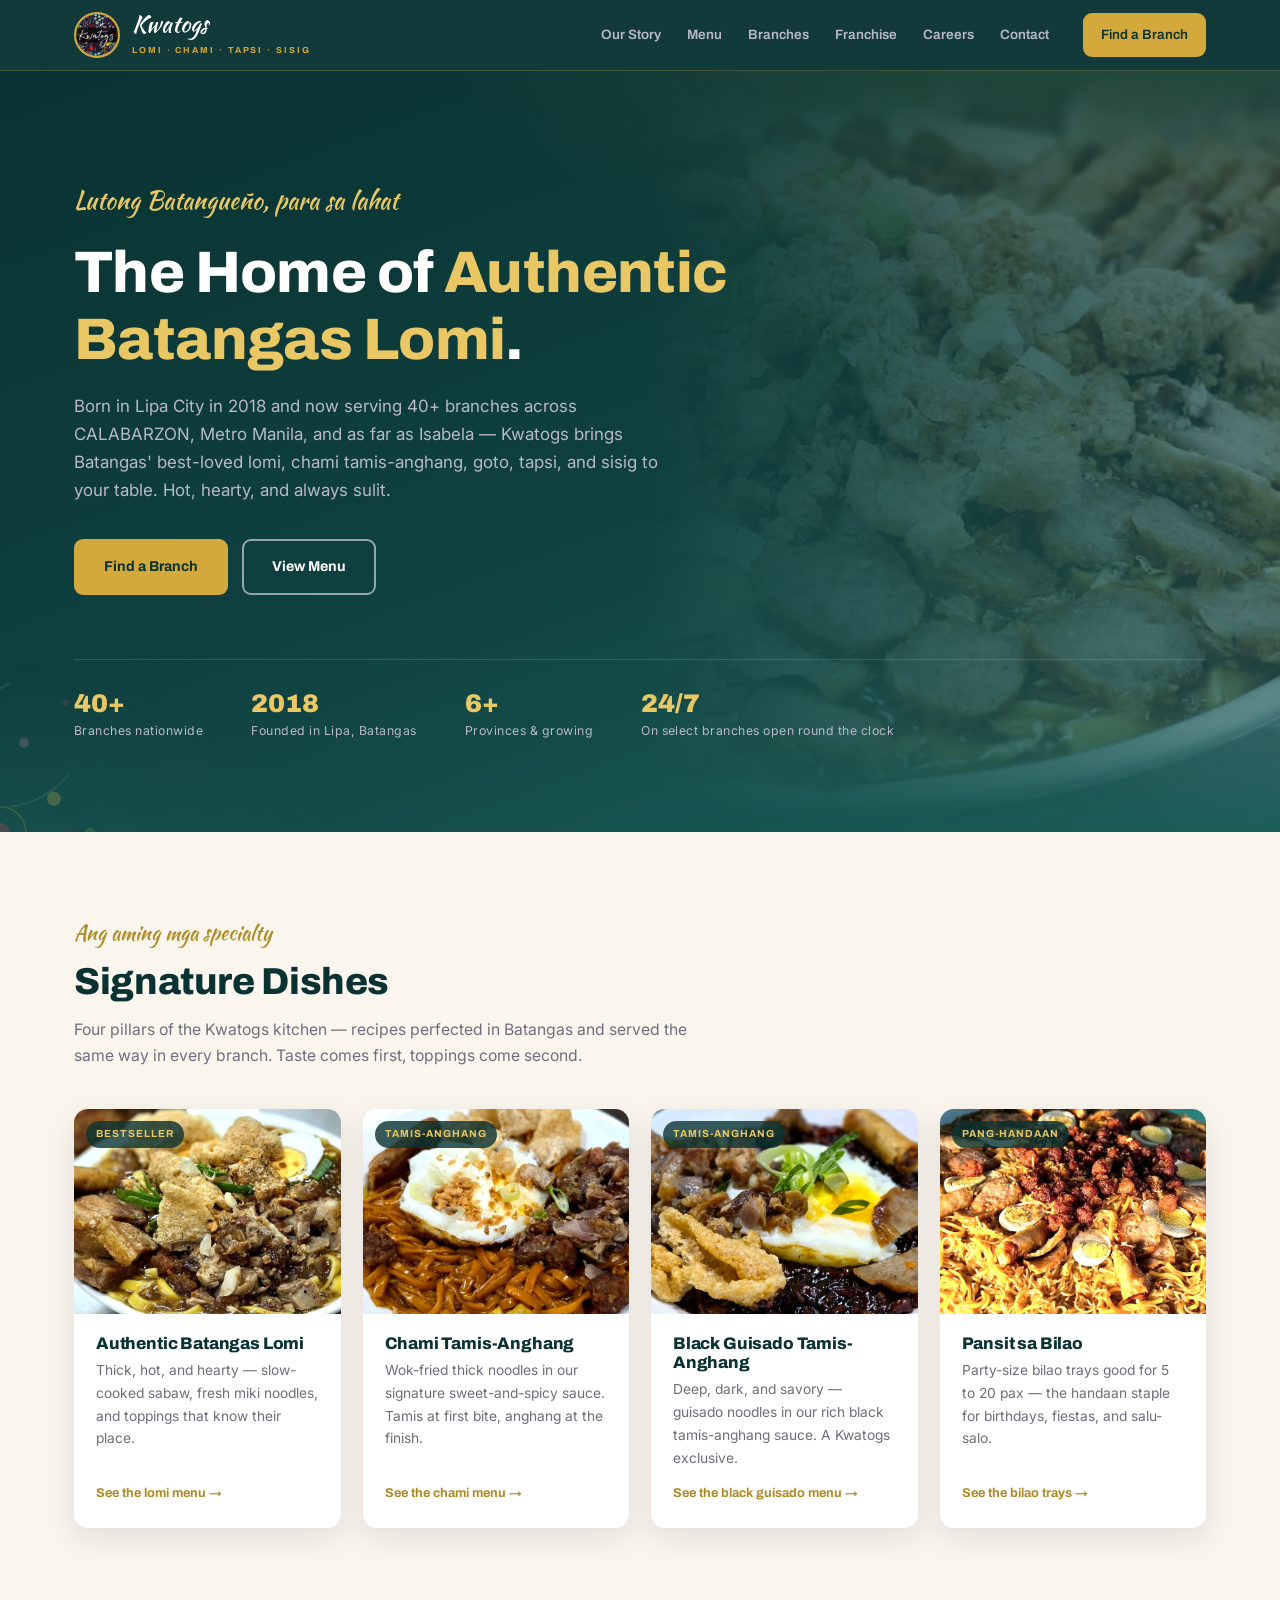
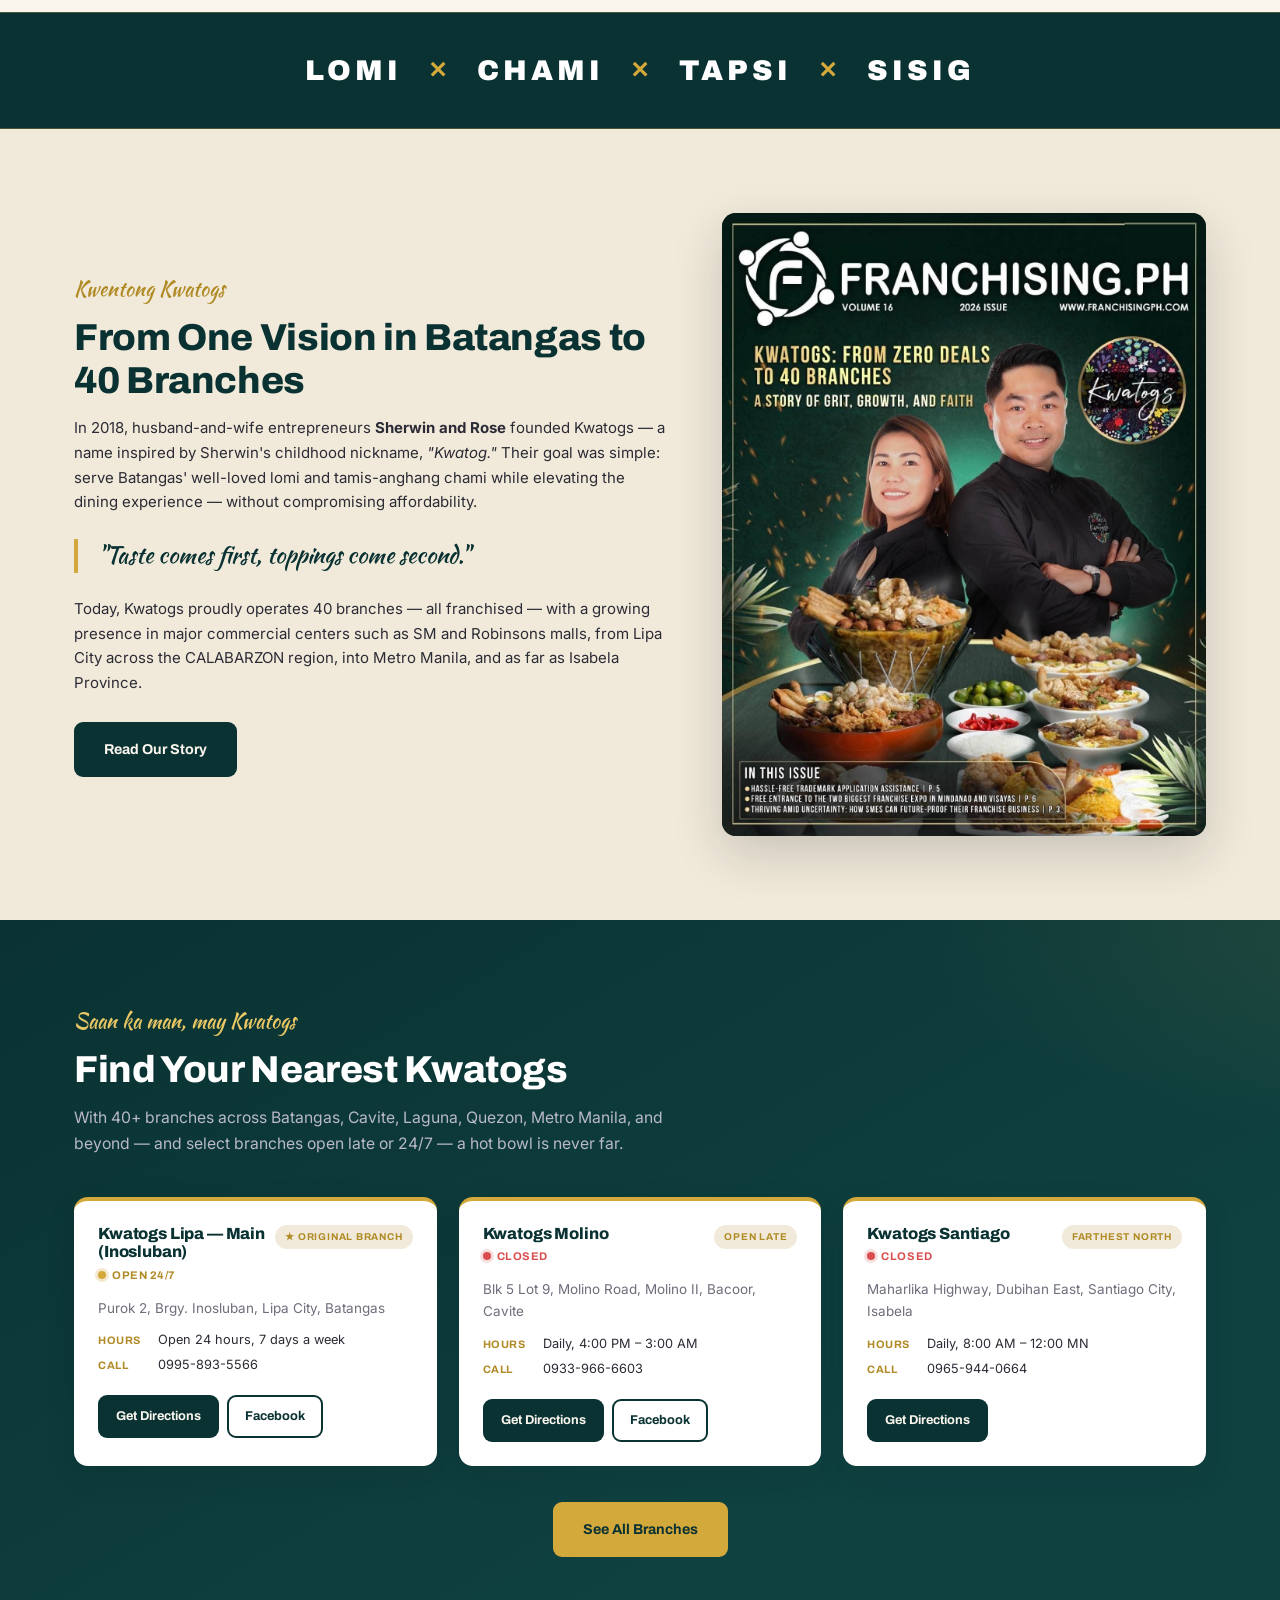
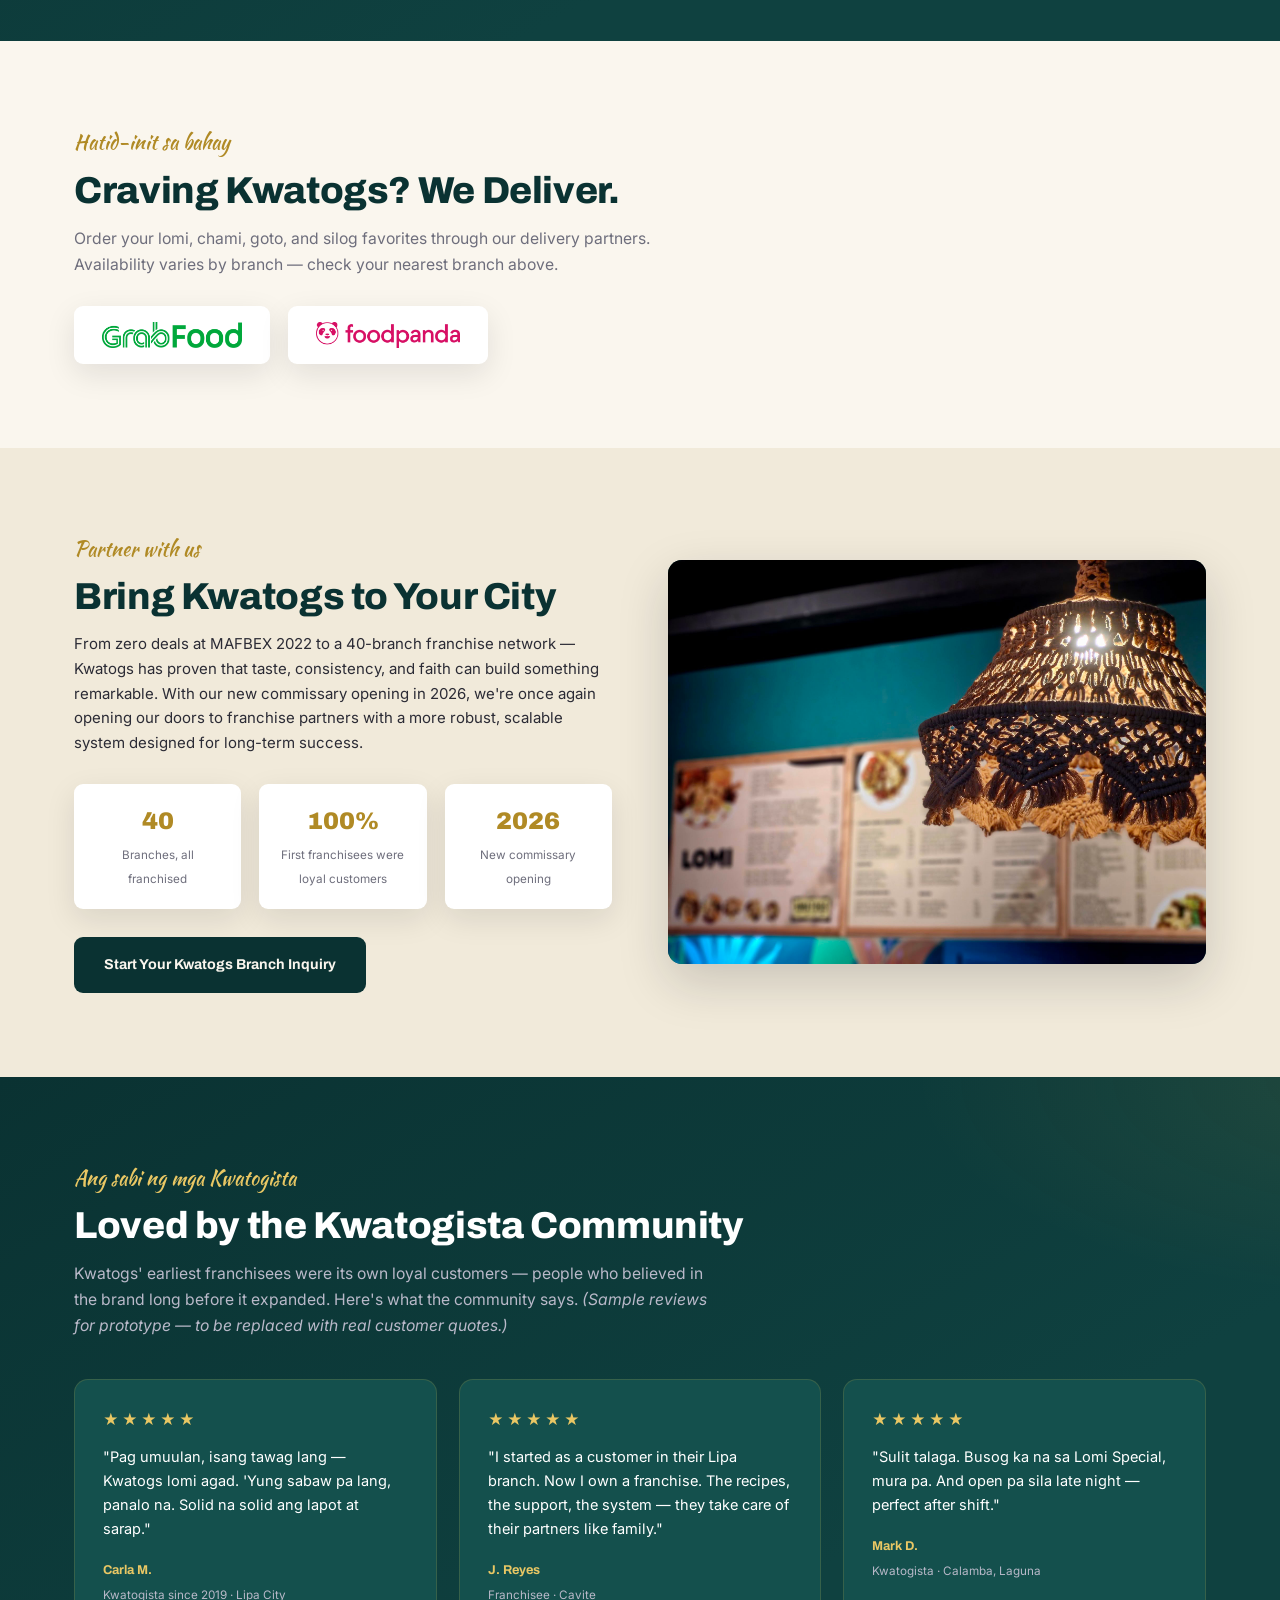
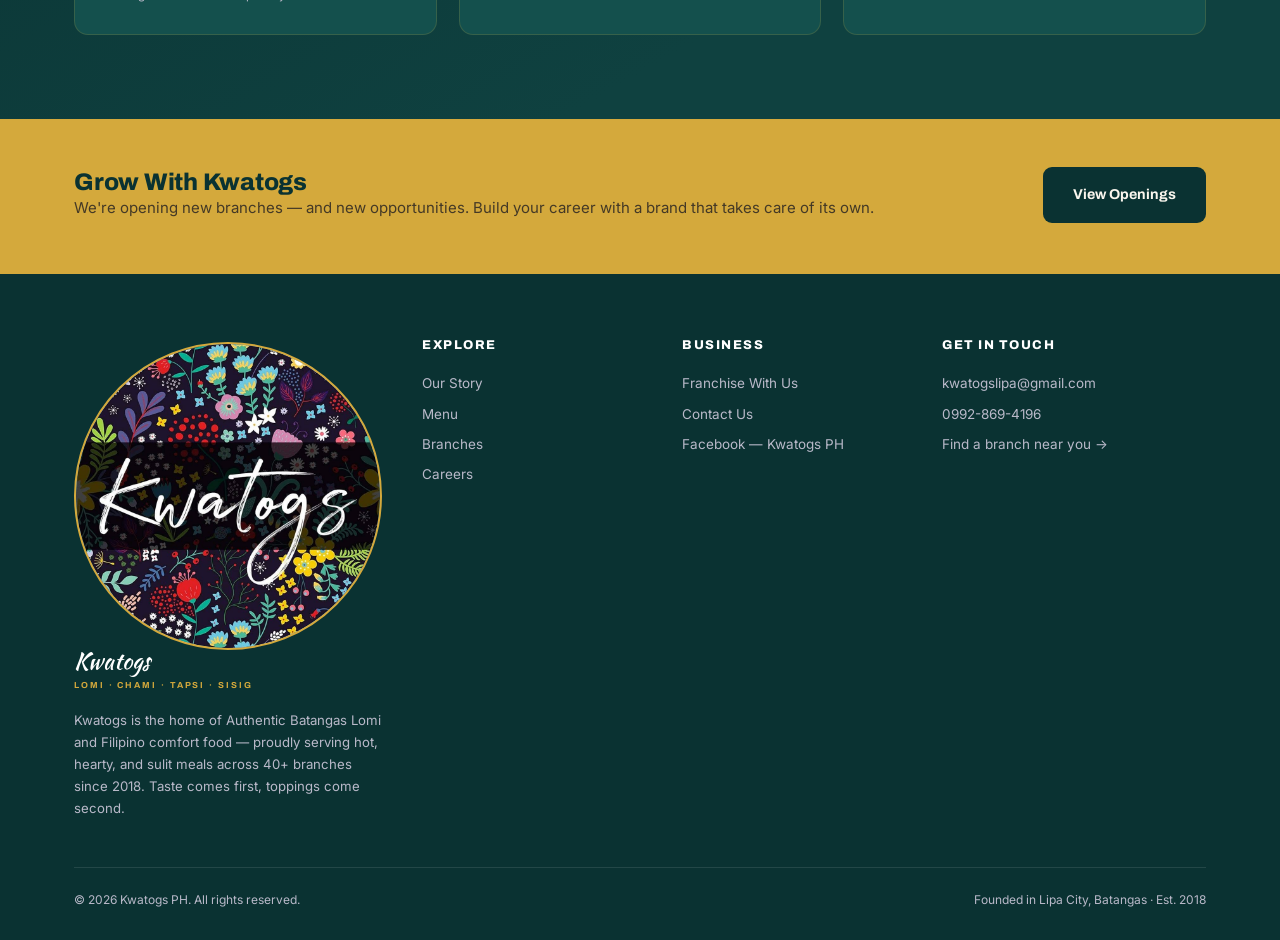
==== commit 147e3710: "Add menu and our story pages for Kwatogs website" ====
--- a/index.html
+++ b/index.html
@@ -72,8 +72,8 @@
       <div class="trust-strip">
         <div class="trust-item"><span class="num">40+</span><span class="lbl">Branches nationwide</span></div>
         <div class="trust-item"><span class="num">2018</span><span class="lbl">Founded in Lipa, Batangas</span></div>
-        <div class="trust-item"><span class="num">8+</span><span class="lbl">Provinces &amp; growing</span></div>
-        <div class="trust-item"><span class="num">24/7</span><span class="lbl">Select branches open round the clock</span></div>
+        <div class="trust-item"><span class="num">6+</span><span class="lbl">Provinces &amp; growing</span></div>
+        <div class="trust-item"><span class="num">24/7</span><span class="lbl">On select branches open round the clock</span></div>
       </div>
     </div>
   </section>
--- a/assets/css/style.css
+++ b/assets/css/style.css
@@ -696,7 +696,7 @@
   color: var(--muted);
 }
 .dish .dish-tags .hot { background: rgba(217,79,79,0.12); color: var(--red); }
-.dish .dish-tags .best { background: rgba(212,169,60,0.18); color: var(--gold-deep); }
+.dish .dish-tags .best { background: var(--gold); color: var(--ink); }
 
 /* Ordering strip (stands in for prices) */
 .order-note {
@@ -830,6 +830,20 @@
 }
 .field input:focus, .field select:focus, .field textarea:focus { outline: none; border-color: var(--gold); background: var(--white); }
 .form-note { font-size: 0.8rem; color: var(--muted); margin-top: 14px; }
+.form-error { color: var(--red); font-weight: 600; margin-top: 16px; font-size: 0.92rem; }
+.form-pending {
+  margin-top: 16px;
+  background: var(--cream-2);
+  border-left: 4px solid var(--gold);
+  border-radius: var(--radius-sm);
+  padding: 14px 18px;
+  font-size: 0.92rem;
+  color: var(--ink);
+  font-weight: 500;
+}
+.form-pending a { color: var(--gold-deep); font-weight: 700; text-decoration: underline; }
+/* Honeypot — hidden from humans, visible to bots */
+.hp-field { position: absolute; left: -9999px; width: 1px; height: 1px; opacity: 0; }
 
 /* ---------- Footer ---------- */
 .site-footer {
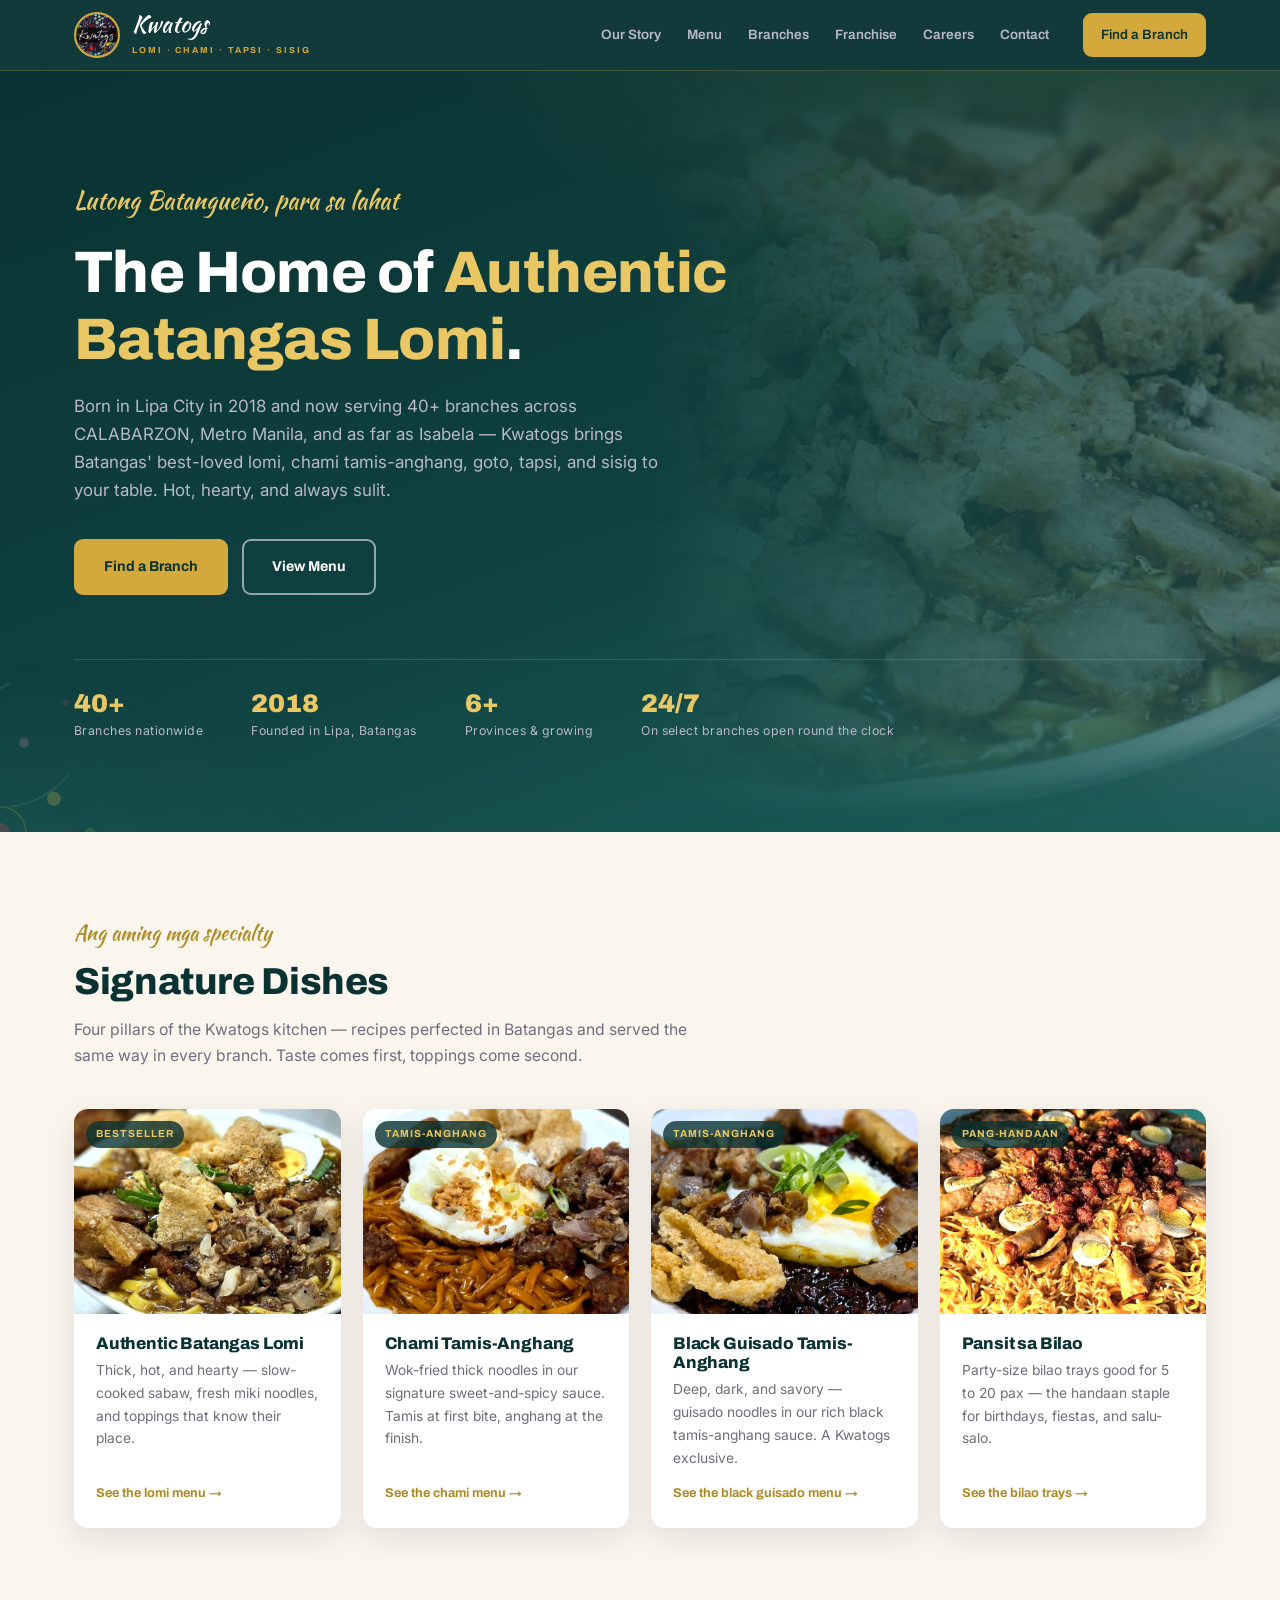
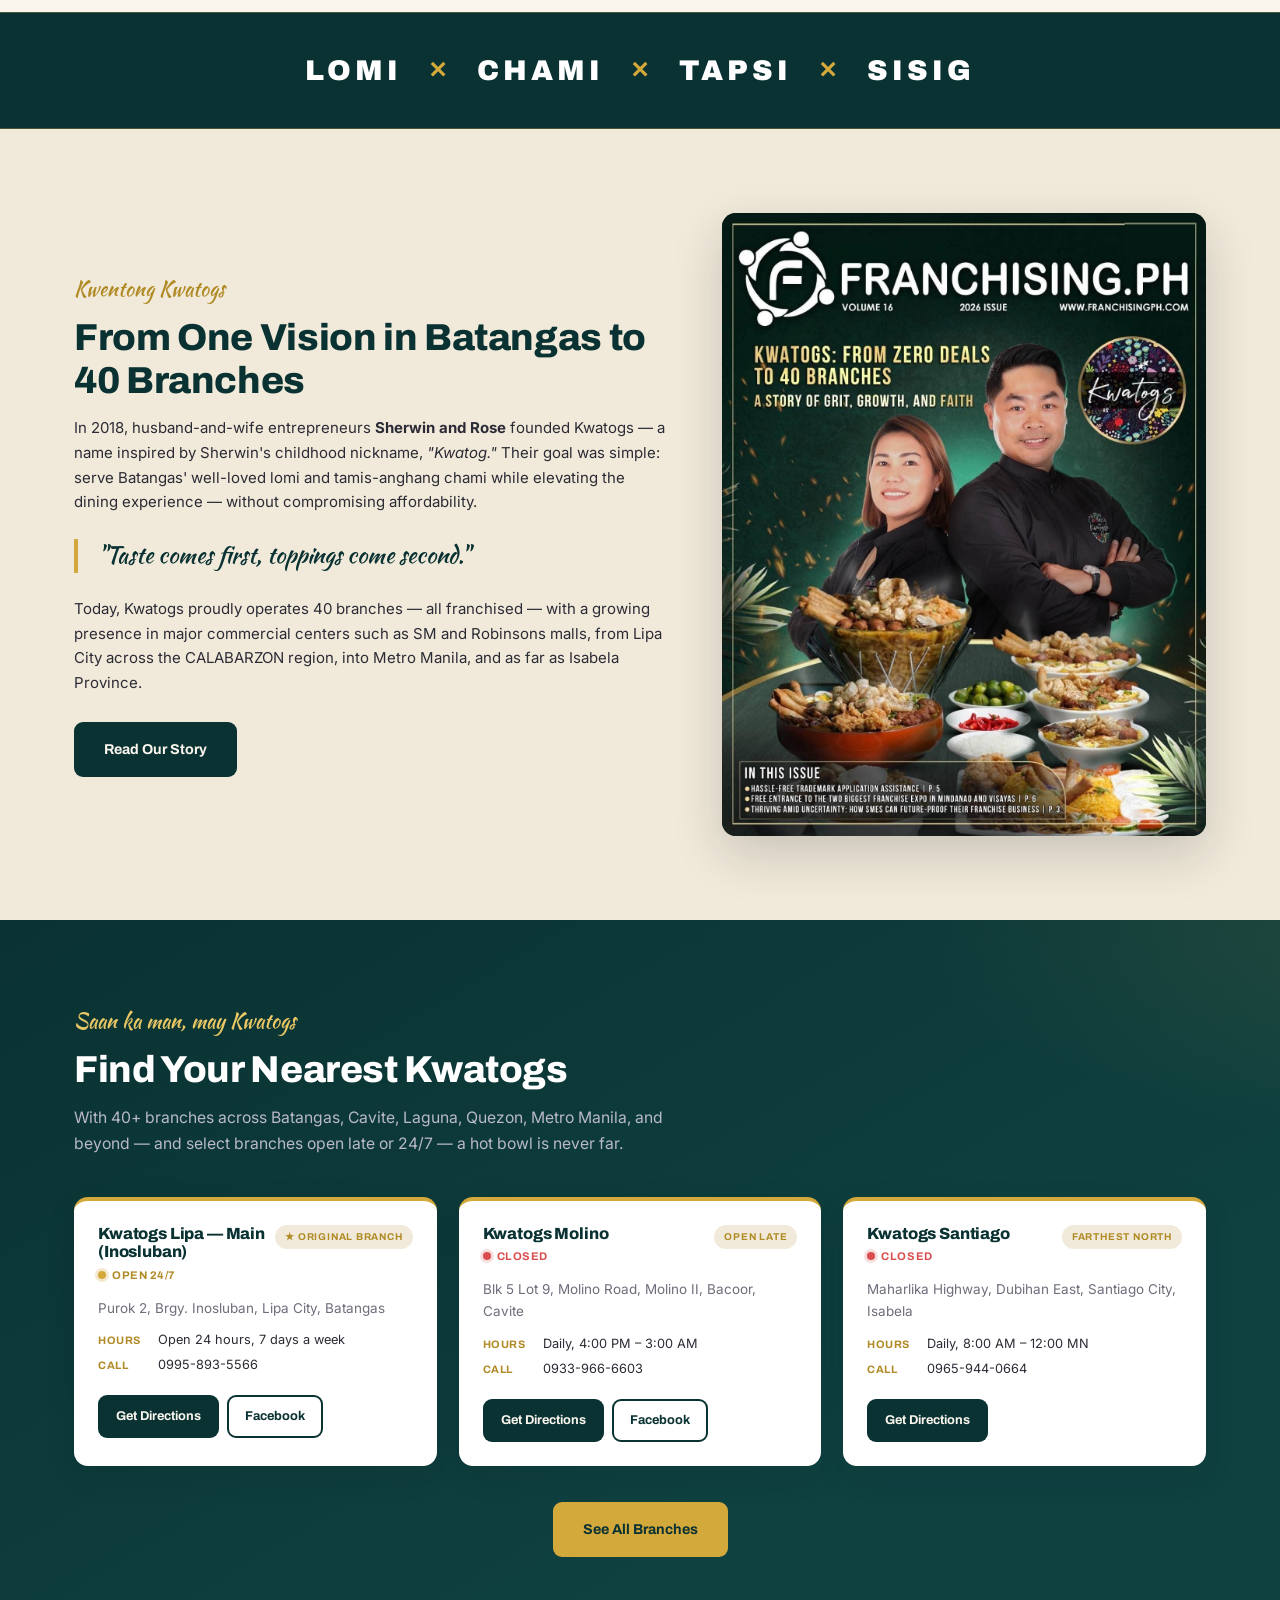
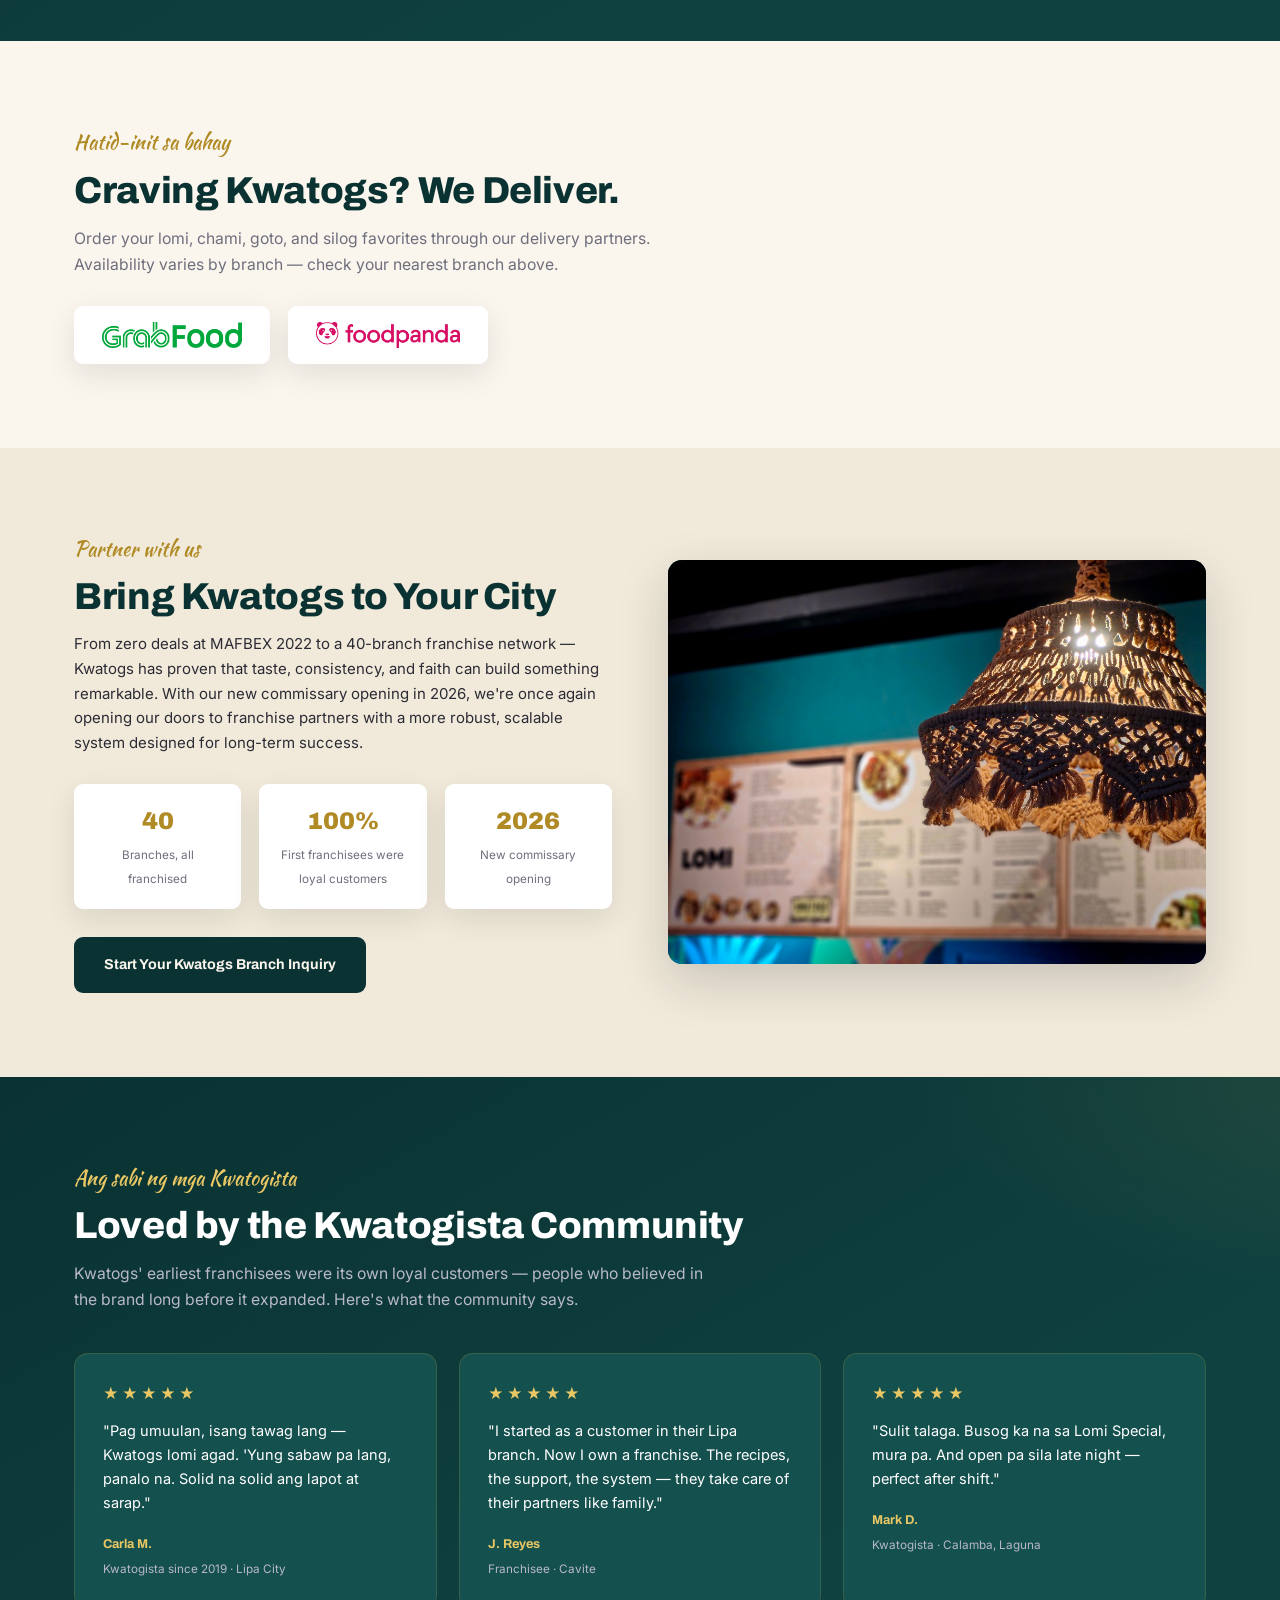
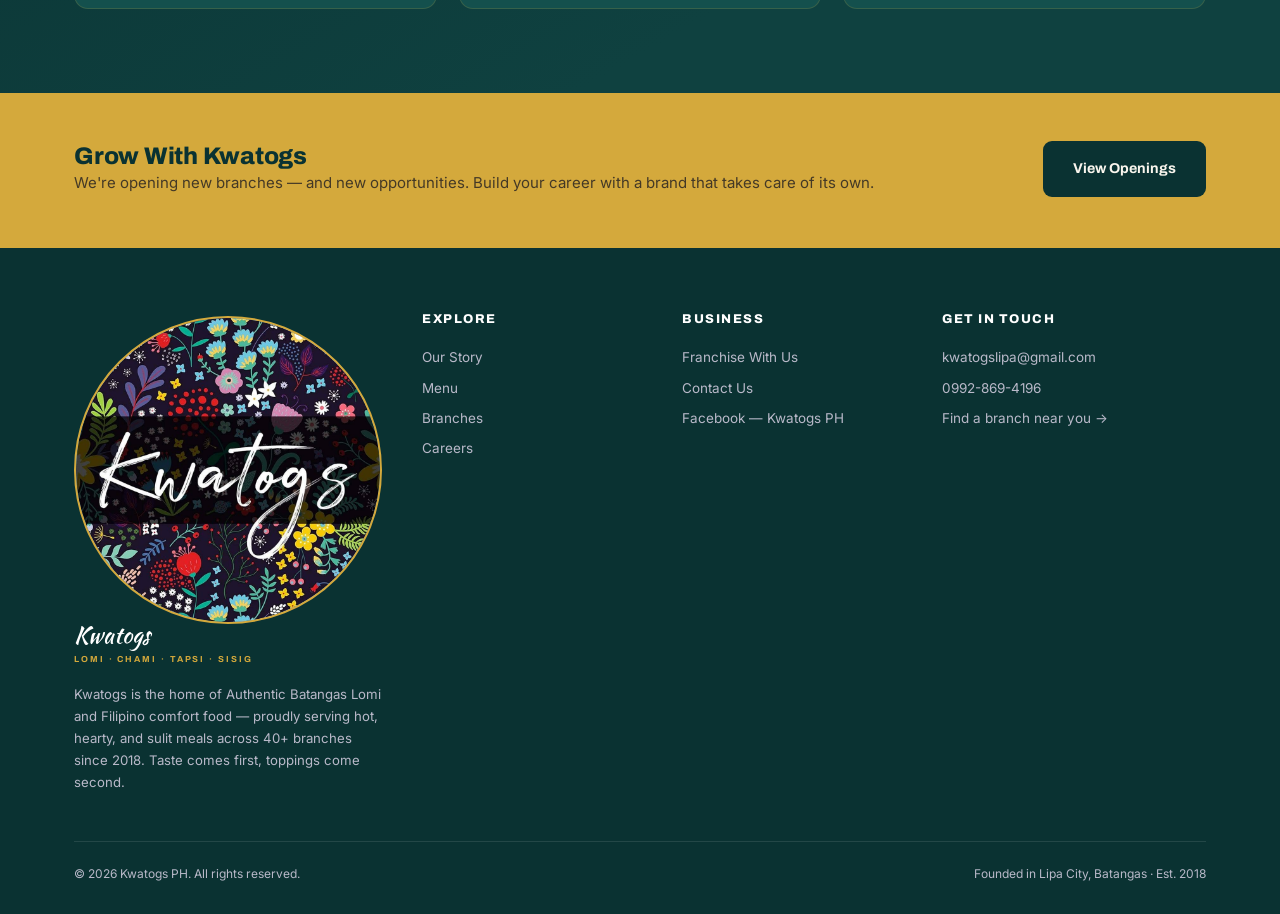
==== commit 8f0e9f1c: "Activate contact & franchise forms (Web3Forms), bump assets to v2 - Set WEB3FORMS_ACCESS_KEY so both" ====
--- a/index.html
+++ b/index.html
@@ -9,7 +9,7 @@
   <link rel="preconnect" href="https://fonts.gstatic.com" crossorigin />
   <link href="https://fonts.googleapis.com/css2?family=Archivo:wght@600;700;800;900&family=Inter:wght@400;500;600&family=Kaushan+Script&display=swap" rel="stylesheet" />
   <link rel="icon" type="image/png" href="assets/img/favicon.png" />
-  <link rel="stylesheet" href="assets/css/style.css" />
+  <link rel="stylesheet" href="assets/css/style.css?v=2" />
   <script type="application/ld+json">
   {
     "@context": "https://schema.org",
@@ -234,8 +234,7 @@
       <h2 class="section-title">Loved by the Kwatogista Community</h2>
       <p class="section-sub">
         Kwatogs' earliest franchisees were its own loyal customers — people who believed in the
-        brand long before it expanded. Here's what the community says. <em>(Sample reviews for
-        prototype — to be replaced with real customer quotes.)</em>
+        brand long before it expanded. Here's what the community says.
       </p>
       <div class="grid-3" style="margin-top: 40px;">
         <div class="testi-card">
@@ -316,6 +315,6 @@
     </div>
   </footer>
 
-  <script src="assets/js/main.js"></script>
+  <script src="assets/js/main.js?v=2"></script>
 </body>
 </html>
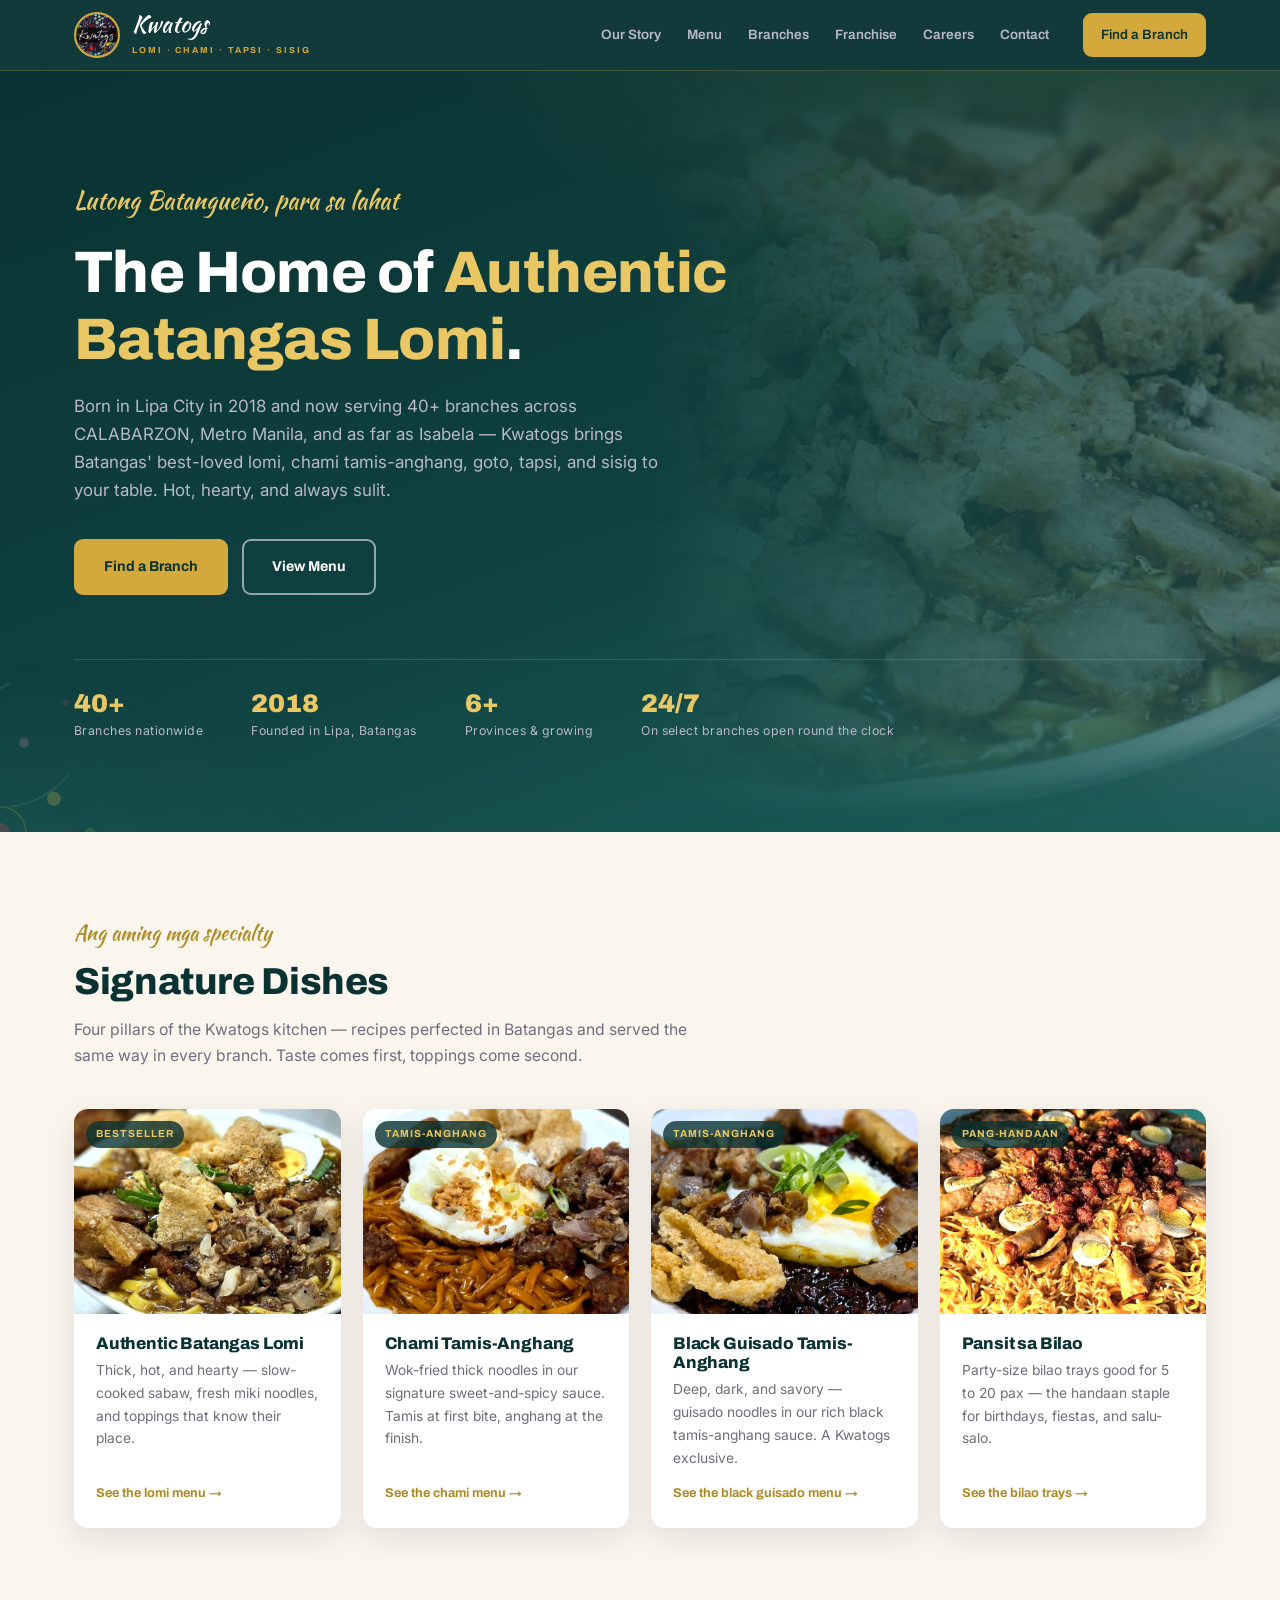
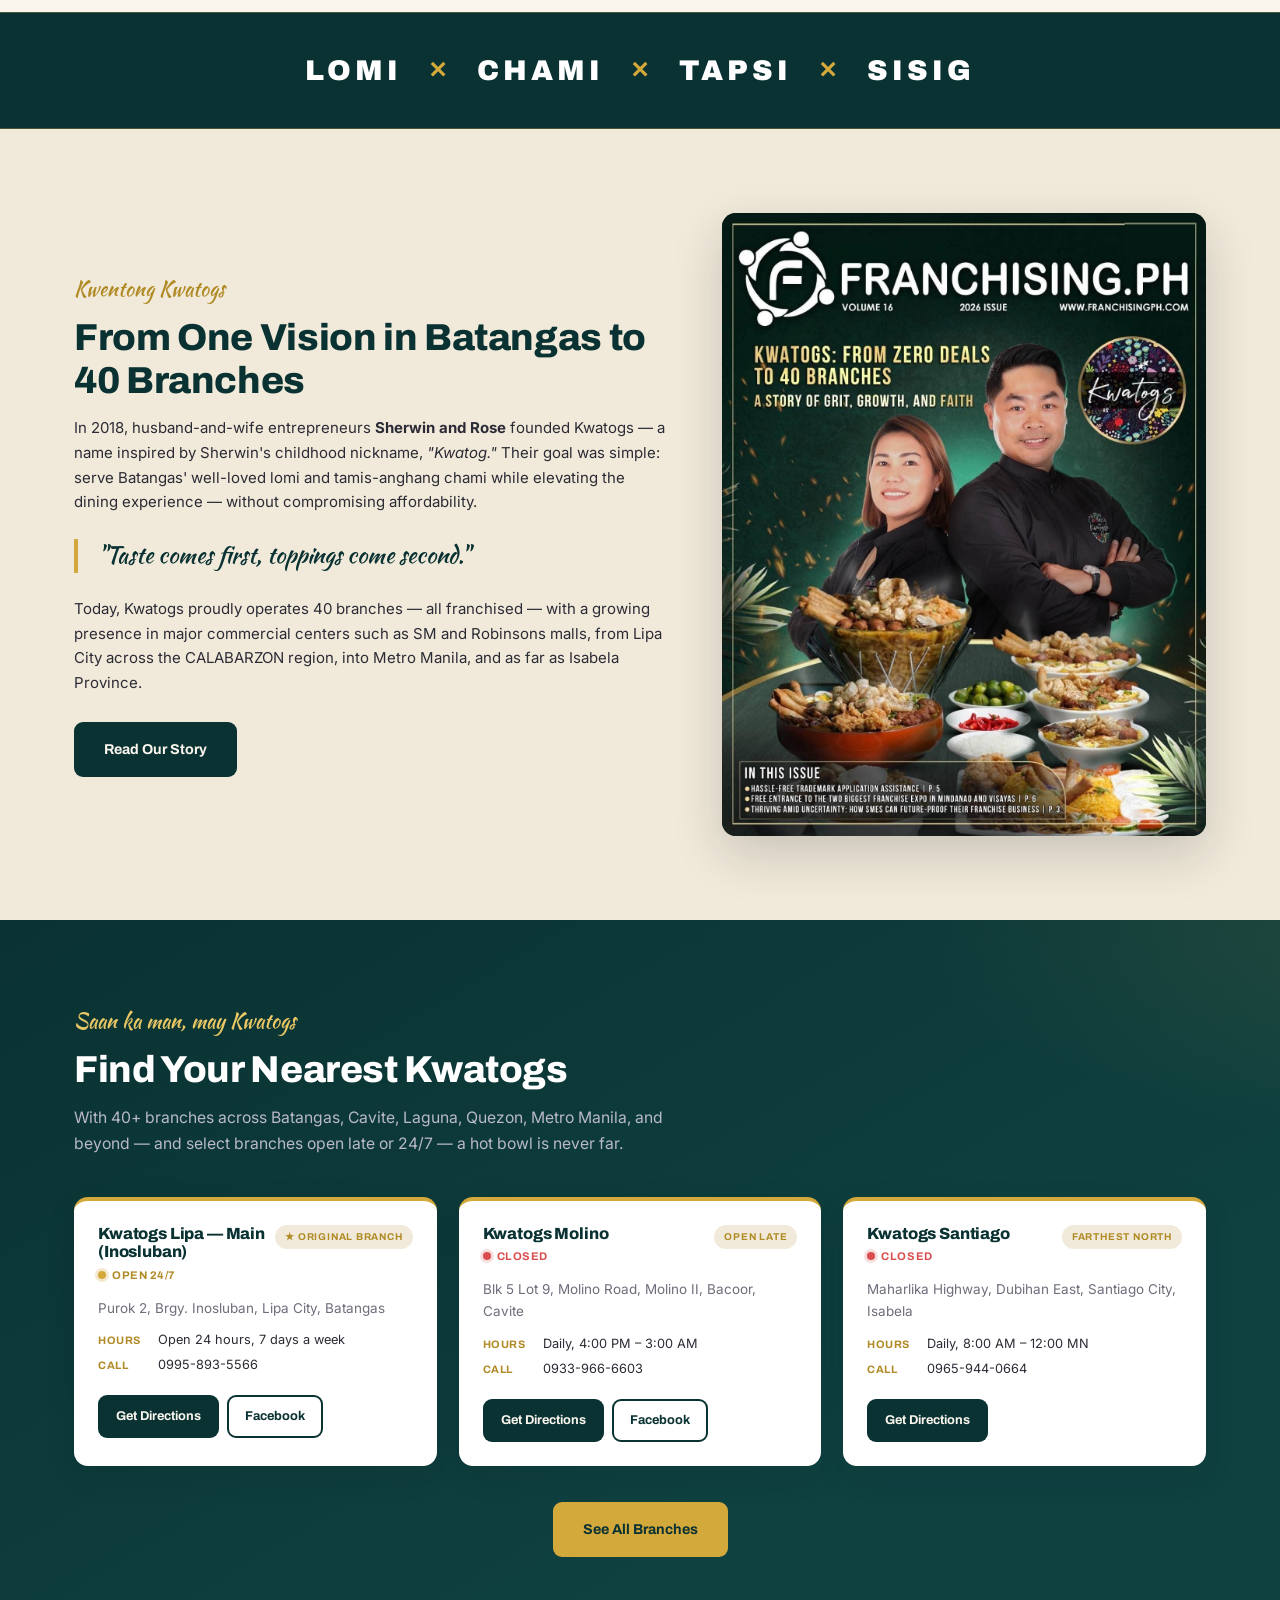
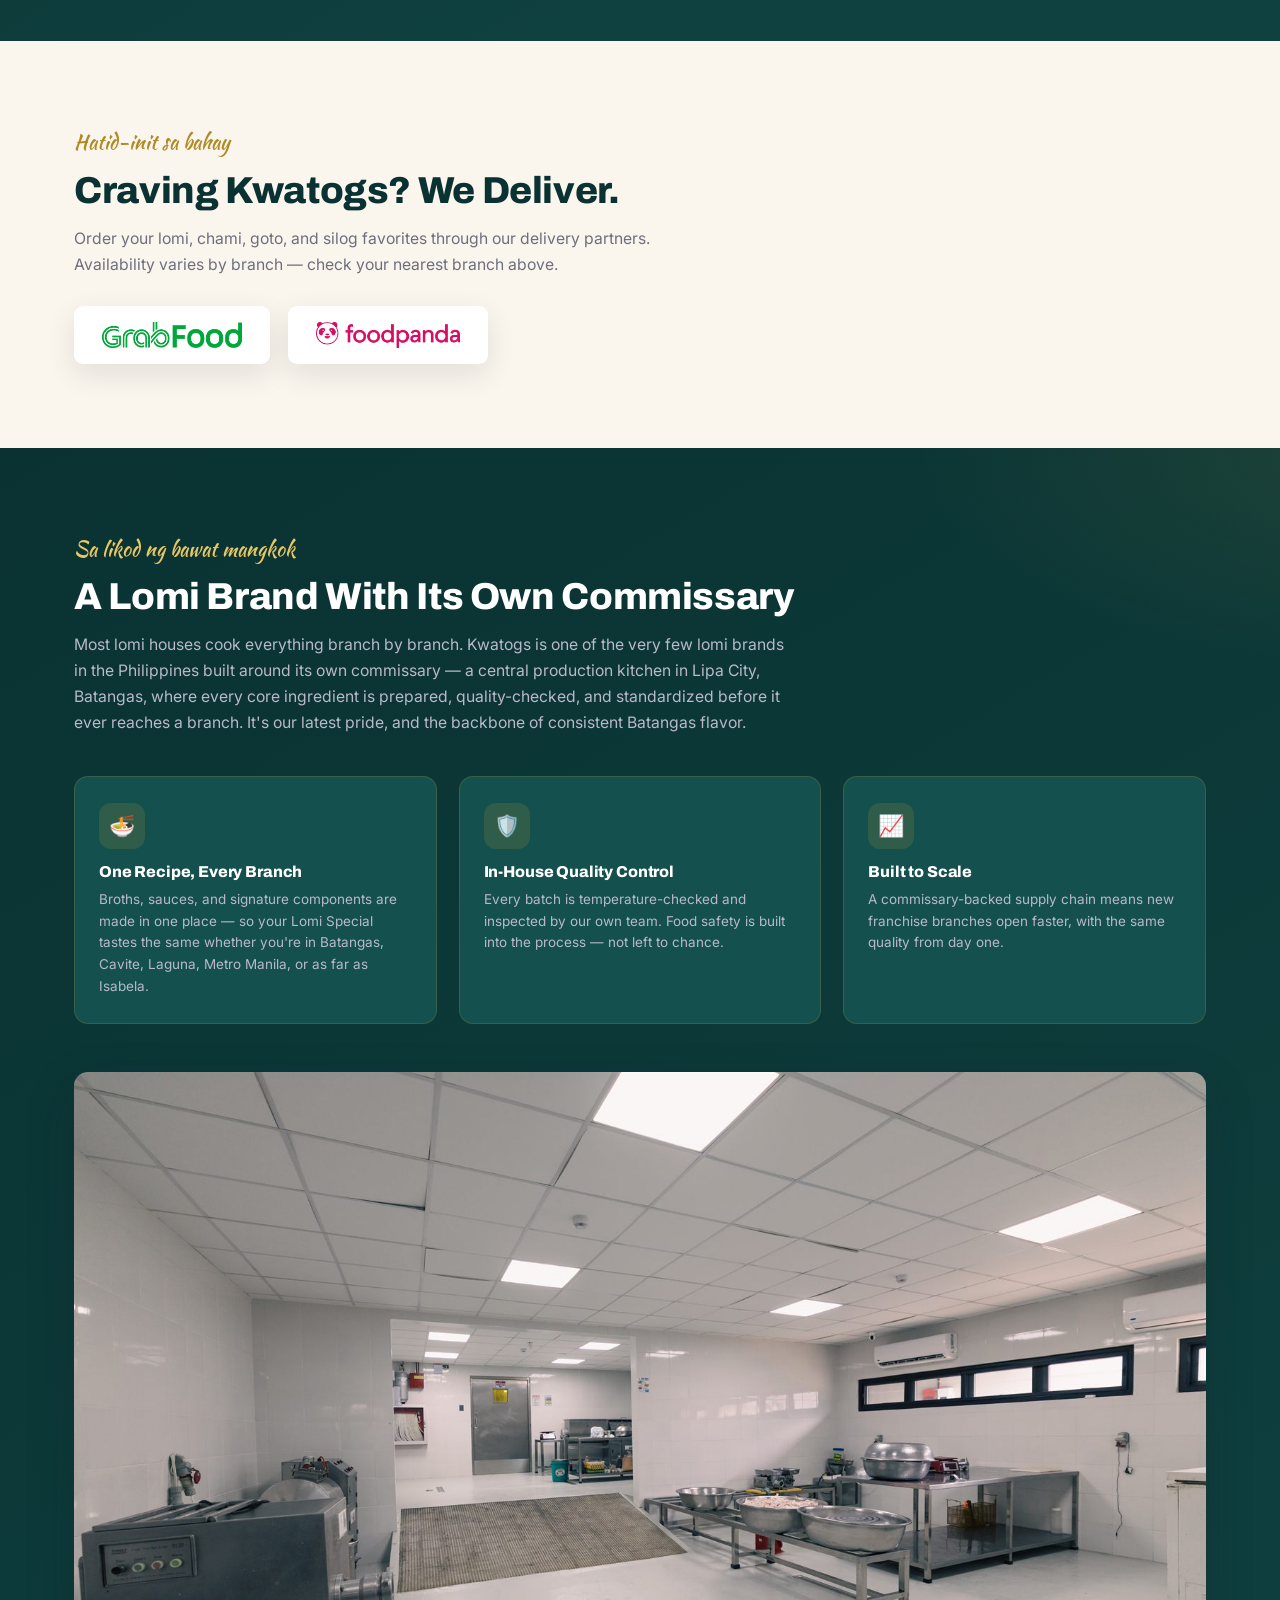
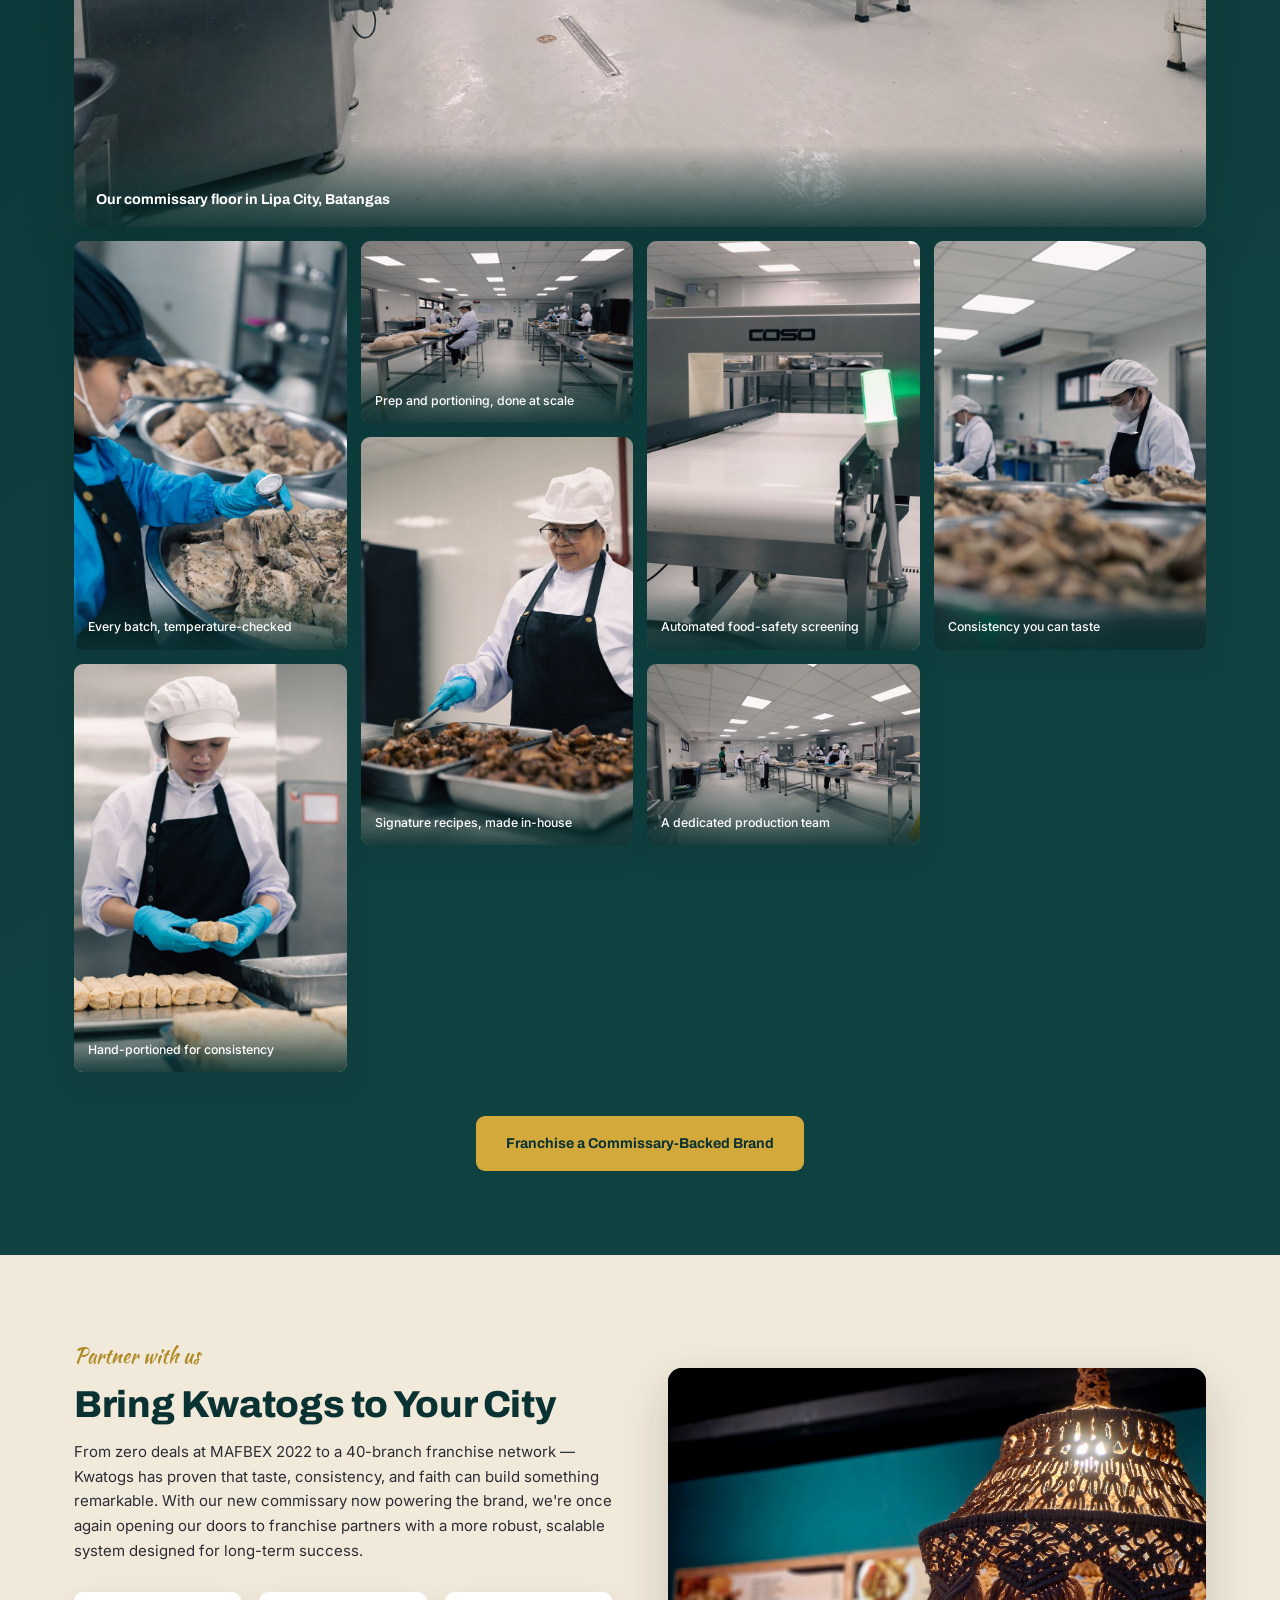
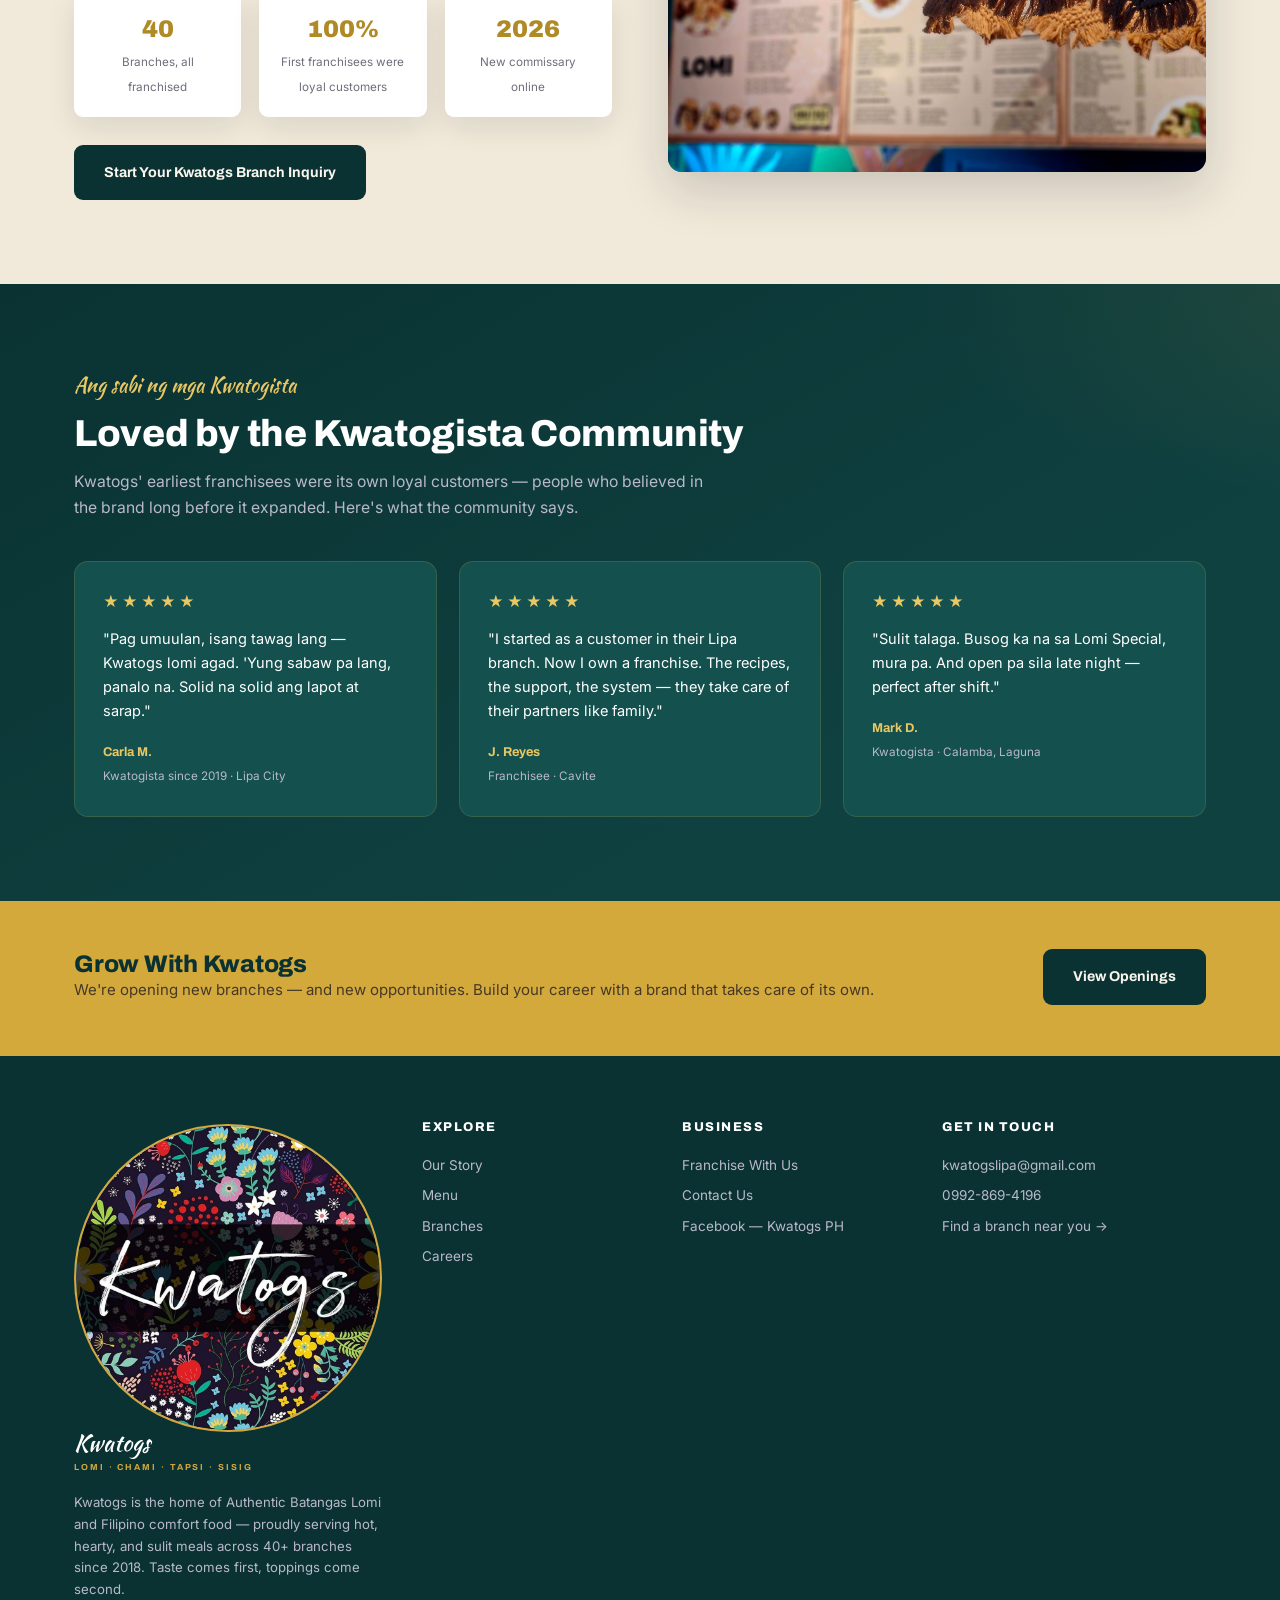
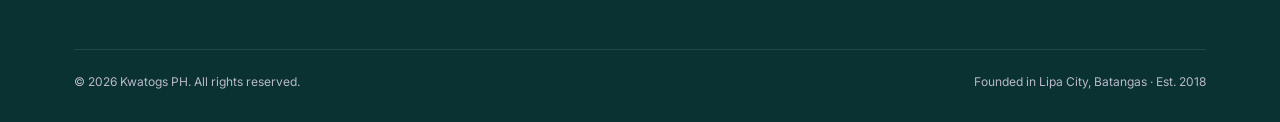
==== commit 803cbe50: "Add homepage Commissary section with photo gallery Showcase Kwatogs' new commissary as a dedicated h" ====
--- a/index.html
+++ b/index.html
@@ -5,11 +5,29 @@
   <meta name="viewport" content="width=device-width, initial-scale=1.0" />
   <title>KWATOGS — The Home of Authentic Batangas Lomi | Lomi · Chami · Tapsi · Sisig</title>
   <meta name="description" content="KWATOGS serves Authentic Batangas Lomi, Chami Tamis-Anghang, goto, silog meals, and Filipino comfort food across 40+ branches in CALABARZON, Metro Manila, and beyond. Taste comes first, toppings come second." />
+  <!-- Open Graph / social share (Facebook, Messenger, LinkedIn) -->
+  <meta property="og:type" content="website" />
+  <meta property="og:site_name" content="Kwatogs" />
+  <meta property="og:locale" content="en_PH" />
+  <meta property="og:title" content="KWATOGS — The Home of Authentic Batangas Lomi | Lomi · Chami · Tapsi · Sisig" />
+  <meta property="og:description" content="KWATOGS serves Authentic Batangas Lomi, Chami Tamis-Anghang, goto, silog meals, and Filipino comfort food across 40+ branches in CALABARZON, Metro Manila, and beyond. Taste comes first, toppings come second." />
+  <meta property="og:url" content="https://kwatogsph.com/" />
+  <meta property="og:image" content="https://kwatogsph.com/assets/img/og-image.jpg?v=1" />
+  <meta property="og:image:secure_url" content="https://kwatogsph.com/assets/img/og-image.jpg?v=1" />
+  <meta property="og:image:type" content="image/jpeg" />
+  <meta property="og:image:width" content="1200" />
+  <meta property="og:image:height" content="630" />
+  <meta property="og:image:alt" content="Kwatogs — Launch Your Own Lomi House. Now over 40 branches nationwide. Starts at ₱700K." />
+  <!-- Twitter / X card -->
+  <meta name="twitter:card" content="summary_large_image" />
+  <meta name="twitter:title" content="KWATOGS — The Home of Authentic Batangas Lomi | Lomi · Chami · Tapsi · Sisig" />
+  <meta name="twitter:description" content="KWATOGS serves Authentic Batangas Lomi, Chami Tamis-Anghang, goto, silog meals, and Filipino comfort food across 40+ branches in CALABARZON, Metro Manila, and beyond. Taste comes first, toppings come second." />
+  <meta name="twitter:image" content="https://kwatogsph.com/assets/img/og-image.jpg?v=1" />
   <link rel="preconnect" href="https://fonts.googleapis.com" />
   <link rel="preconnect" href="https://fonts.gstatic.com" crossorigin />
   <link href="https://fonts.googleapis.com/css2?family=Archivo:wght@600;700;800;900&family=Inter:wght@400;500;600&family=Kaushan+Script&display=swap" rel="stylesheet" />
   <link rel="icon" type="image/png" href="assets/img/favicon.png" />
-  <link rel="stylesheet" href="assets/css/style.css?v=2" />
+  <link rel="stylesheet" href="assets/css/style.css?v=4" />
   <script type="application/ld+json">
   {
     "@context": "https://schema.org",
@@ -202,6 +220,81 @@
     </div>
   </section>
 
+  <!-- COMMISSARY -->
+  <section class="on-dark commissary" id="commissary">
+    <div class="container">
+      <div class="comm-head">
+        <span class="eyebrow">Sa likod ng bawat mangkok</span>
+        <h2 class="section-title">A Lomi Brand With Its Own Commissary</h2>
+        <p class="section-sub">
+          Most lomi houses cook everything branch by branch. Kwatogs is one of the very few lomi
+          brands in the Philippines built around its own commissary — a central production kitchen in
+          Lipa City, Batangas, where every core ingredient is prepared, quality-checked, and
+          standardized before it ever reaches a branch. It's our latest pride, and the backbone of
+          consistent Batangas flavor.
+        </p>
+      </div>
+
+      <div class="comm-features">
+        <div class="comm-feature">
+          <span class="comm-ico">🍜</span>
+          <h3>One Recipe, Every Branch</h3>
+          <p>Broths, sauces, and signature components are made in one place — so your Lomi Special tastes the same whether you're in Batangas, Cavite, Laguna, Metro Manila, or as far as Isabela.</p>
+        </div>
+        <div class="comm-feature">
+          <span class="comm-ico">🛡️</span>
+          <h3>In-House Quality Control</h3>
+          <p>Every batch is temperature-checked and inspected by our own team. Food safety is built into the process — not left to chance.</p>
+        </div>
+        <div class="comm-feature">
+          <span class="comm-ico">📈</span>
+          <h3>Built to Scale</h3>
+          <p>A commissary-backed supply chain means new franchise branches open faster, with the same quality from day one.</p>
+        </div>
+      </div>
+
+      <figure class="comm-banner">
+        <img src="assets/img/commissary/commissary-facility.jpg" alt="Inside the Kwatogs commissary in Lipa City — a spotless stainless-steel production floor" loading="lazy" />
+        <figcaption>Our commissary floor in Lipa City, Batangas</figcaption>
+      </figure>
+
+      <div class="comm-gallery">
+        <figure>
+          <img src="assets/img/commissary/commissary-qc.jpg" alt="A Kwatogs commissary staff member checking the temperature of cooked pork with a probe thermometer" loading="lazy" />
+          <figcaption>Every batch, temperature-checked</figcaption>
+        </figure>
+        <figure>
+          <img src="assets/img/commissary/commissary-portion.jpg" alt="A commissary worker hand-portioning prepared ingredients over a tray" loading="lazy" />
+          <figcaption>Hand-portioned for consistency</figcaption>
+        </figure>
+        <figure>
+          <img src="assets/img/commissary/commissary-floor-1.jpg" alt="Kwatogs commissary production team preparing ingredients at stainless-steel work tables" loading="lazy" />
+          <figcaption>Prep and portioning, done at scale</figcaption>
+        </figure>
+        <figure>
+          <img src="assets/img/commissary/commissary-recipes.jpg" alt="A smiling Kwatogs commissary cook plating trays of freshly braised meat" loading="lazy" />
+          <figcaption>Signature recipes, made in-house</figcaption>
+        </figure>
+        <figure>
+          <img src="assets/img/commissary/commissary-screening.jpg" alt="Stainless-steel conveyor food-safety screening equipment on the commissary line" loading="lazy" />
+          <figcaption>Automated food-safety screening</figcaption>
+        </figure>
+        <figure>
+          <img src="assets/img/commissary/commissary-floor-2.jpg" alt="Wide view of the Kwatogs commissary with staff working across multiple prep stations" loading="lazy" />
+          <figcaption>A dedicated production team</figcaption>
+        </figure>
+        <figure>
+          <img src="assets/img/commissary/commissary-team.jpg" alt="Kwatogs commissary staff in full food-safety gear working through trays of cooked meat" loading="lazy" />
+          <figcaption>Consistency you can taste</figcaption>
+        </figure>
+      </div>
+
+      <div class="center" style="margin-top: 44px;">
+        <a class="btn btn-gold" href="franchise.html">Franchise a Commissary-Backed Brand</a>
+      </div>
+    </div>
+  </section>
+
   <!-- FRANCHISE CTA -->
   <section class="franchise-cta">
     <div class="container fr-grid">
@@ -211,13 +304,13 @@
         <p>
           From zero deals at MAFBEX 2022 to a 40-branch franchise network — Kwatogs has proven
           that taste, consistency, and faith can build something remarkable. With our new
-          commissary opening in 2026, we're once again opening our doors to franchise partners
-          with a more robust, scalable system designed for long-term success.
+          commissary now powering the brand, we're once again opening our doors to franchise
+          partners with a more robust, scalable system designed for long-term success.
         </p>
         <div class="fr-stats">
           <div class="fr-stat"><span class="num">40</span><span class="lbl">Branches, all franchised</span></div>
           <div class="fr-stat"><span class="num">100%</span><span class="lbl">First franchisees were loyal customers</span></div>
-          <div class="fr-stat"><span class="num">2026</span><span class="lbl">New commissary opening</span></div>
+          <div class="fr-stat"><span class="num">2026</span><span class="lbl">New commissary online</span></div>
         </div>
         <a class="btn btn-dark" href="franchise.html">Start Your Kwatogs Branch Inquiry</a>
       </div>
@@ -315,6 +408,6 @@
     </div>
   </footer>
 
-  <script src="assets/js/main.js?v=2"></script>
+  <script src="assets/js/main.js?v=3"></script>
 </body>
 </html>
--- a/assets/css/style.css
+++ b/assets/css/style.css
@@ -874,6 +874,94 @@
   font-size: 0.8rem;
 }
 
+/* ---------- Commissary ---------- */
+.commissary .comm-head { max-width: 760px; }
+.commissary .comm-head .section-sub { max-width: 720px; }
+
+.comm-features {
+  display: grid;
+  grid-template-columns: repeat(3, 1fr);
+  gap: 22px;
+  margin-top: 40px;
+}
+.comm-feature {
+  background: var(--navy-2);
+  border: 1px solid rgba(212, 169, 60, 0.18);
+  border-radius: var(--radius);
+  padding: 26px 24px;
+}
+.comm-feature .comm-ico {
+  display: inline-flex;
+  align-items: center;
+  justify-content: center;
+  width: 46px;
+  height: 46px;
+  border-radius: 12px;
+  background: rgba(212, 169, 60, 0.14);
+  font-size: 1.4rem;
+  margin-bottom: 14px;
+}
+.comm-feature h3 {
+  font-family: "Archivo", sans-serif;
+  font-weight: 800;
+  font-size: 1.05rem;
+  color: var(--white);
+  margin-bottom: 8px;
+}
+.comm-feature p { font-size: 0.9rem; color: var(--muted-on-dark); line-height: 1.6; }
+
+.comm-banner {
+  position: relative;
+  margin: 48px 0 14px;
+  border-radius: var(--radius);
+  overflow: hidden;
+  box-shadow: var(--shadow-lg);
+}
+.comm-banner img { display: block; width: 100%; height: auto; }
+.comm-banner figcaption {
+  position: absolute;
+  left: 0;
+  right: 0;
+  bottom: 0;
+  padding: 44px 22px 16px;
+  font-family: "Archivo", sans-serif;
+  font-weight: 700;
+  font-size: 0.95rem;
+  color: #fff;
+  background: linear-gradient(to top, rgba(10, 50, 50, 0.88), transparent);
+}
+
+/* Masonry gallery — handles mixed portrait/landscape without cropping */
+.comm-gallery { column-count: 4; column-gap: 14px; }
+.comm-gallery figure {
+  break-inside: avoid;
+  margin: 0 0 14px;
+  position: relative;
+  border-radius: var(--radius-sm);
+  overflow: hidden;
+  box-shadow: var(--shadow);
+  background: var(--navy-2);
+}
+.comm-gallery img { display: block; width: 100%; height: auto; transition: transform 0.5s ease; }
+.comm-gallery figure:hover img { transform: scale(1.05); }
+.comm-gallery figcaption {
+  position: absolute;
+  left: 0;
+  right: 0;
+  bottom: 0;
+  padding: 30px 14px 12px;
+  font-size: 0.82rem;
+  font-weight: 500;
+  color: #fff;
+  background: linear-gradient(to top, rgba(10, 50, 50, 0.9), transparent);
+}
+@media (max-width: 980px) {
+  .comm-features { grid-template-columns: 1fr; }
+  .comm-gallery { column-count: 3; }
+}
+@media (max-width: 720px) { .comm-gallery { column-count: 2; } }
+@media (max-width: 460px) { .comm-gallery { column-count: 1; } }
+
 /* ---------- Responsive ---------- */
 @media (max-width: 980px) {
   .grid-4, .grid-3 { grid-template-columns: repeat(2, 1fr); }
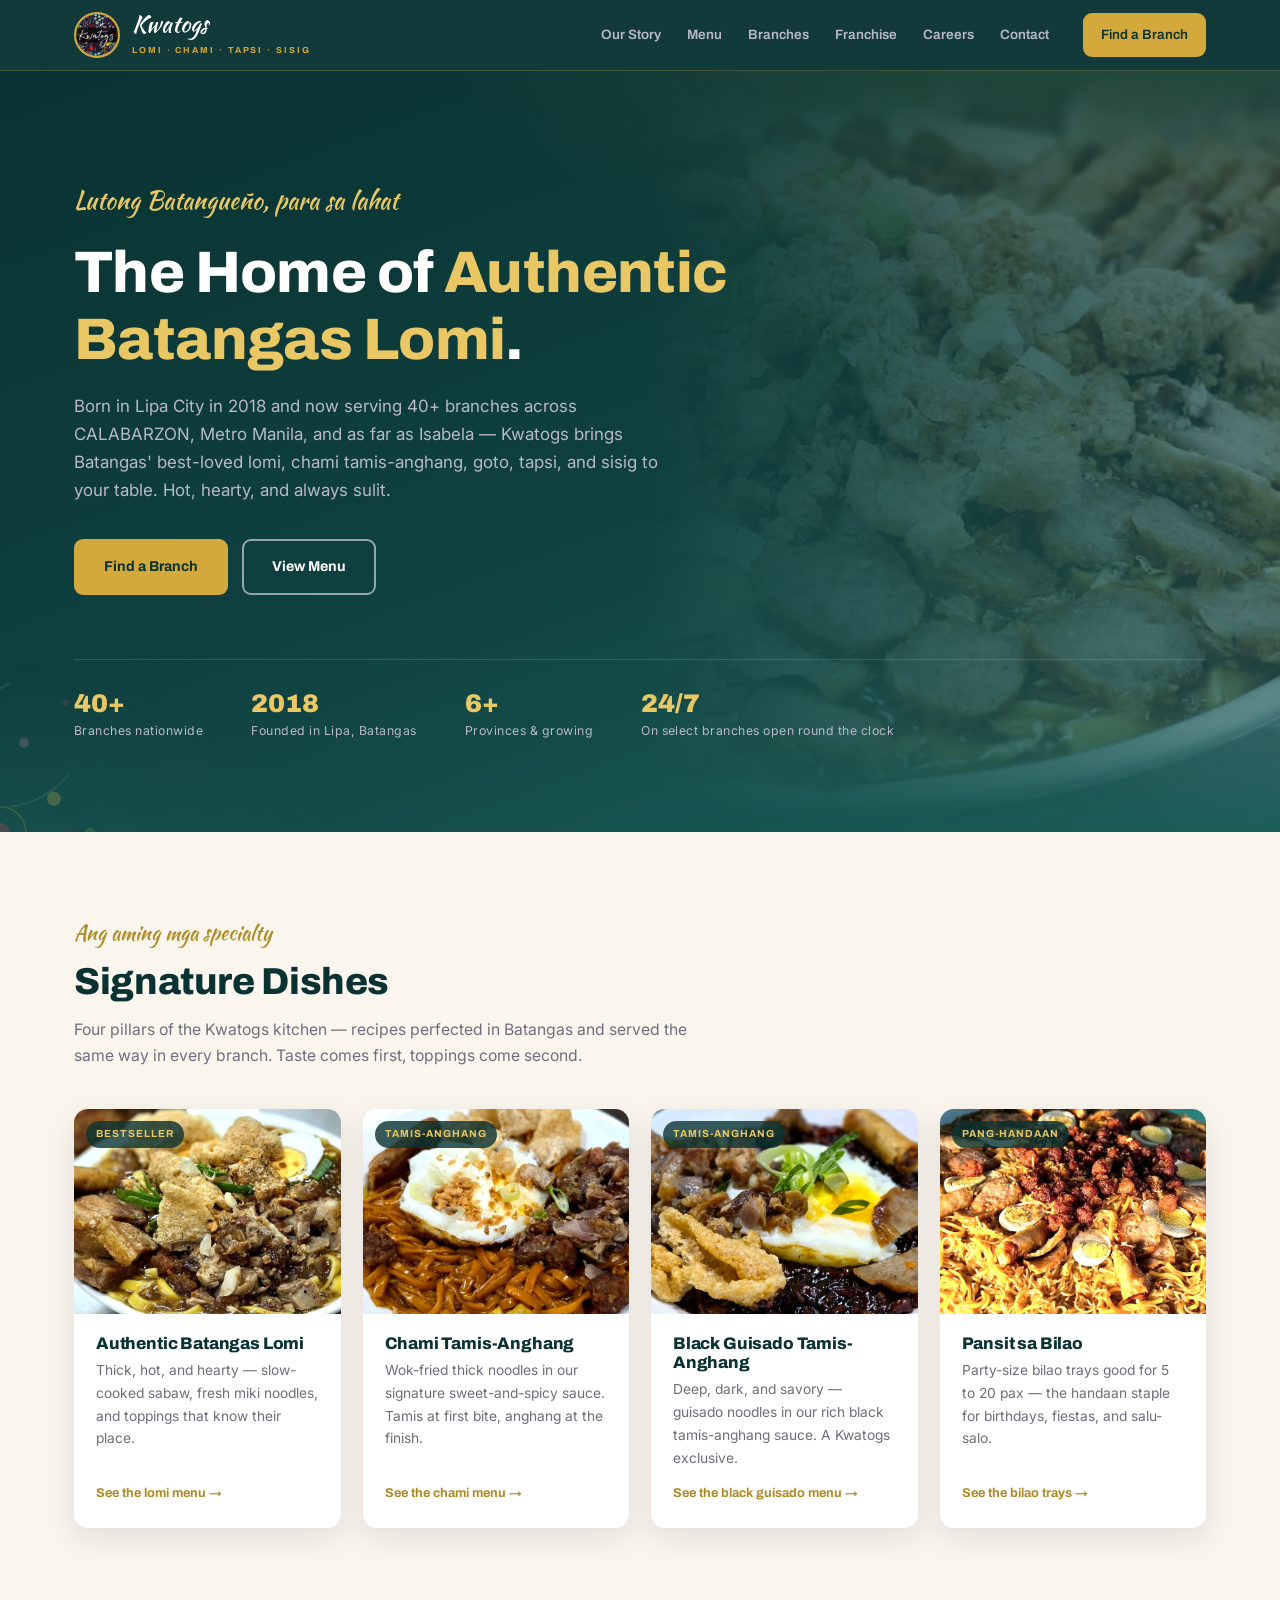
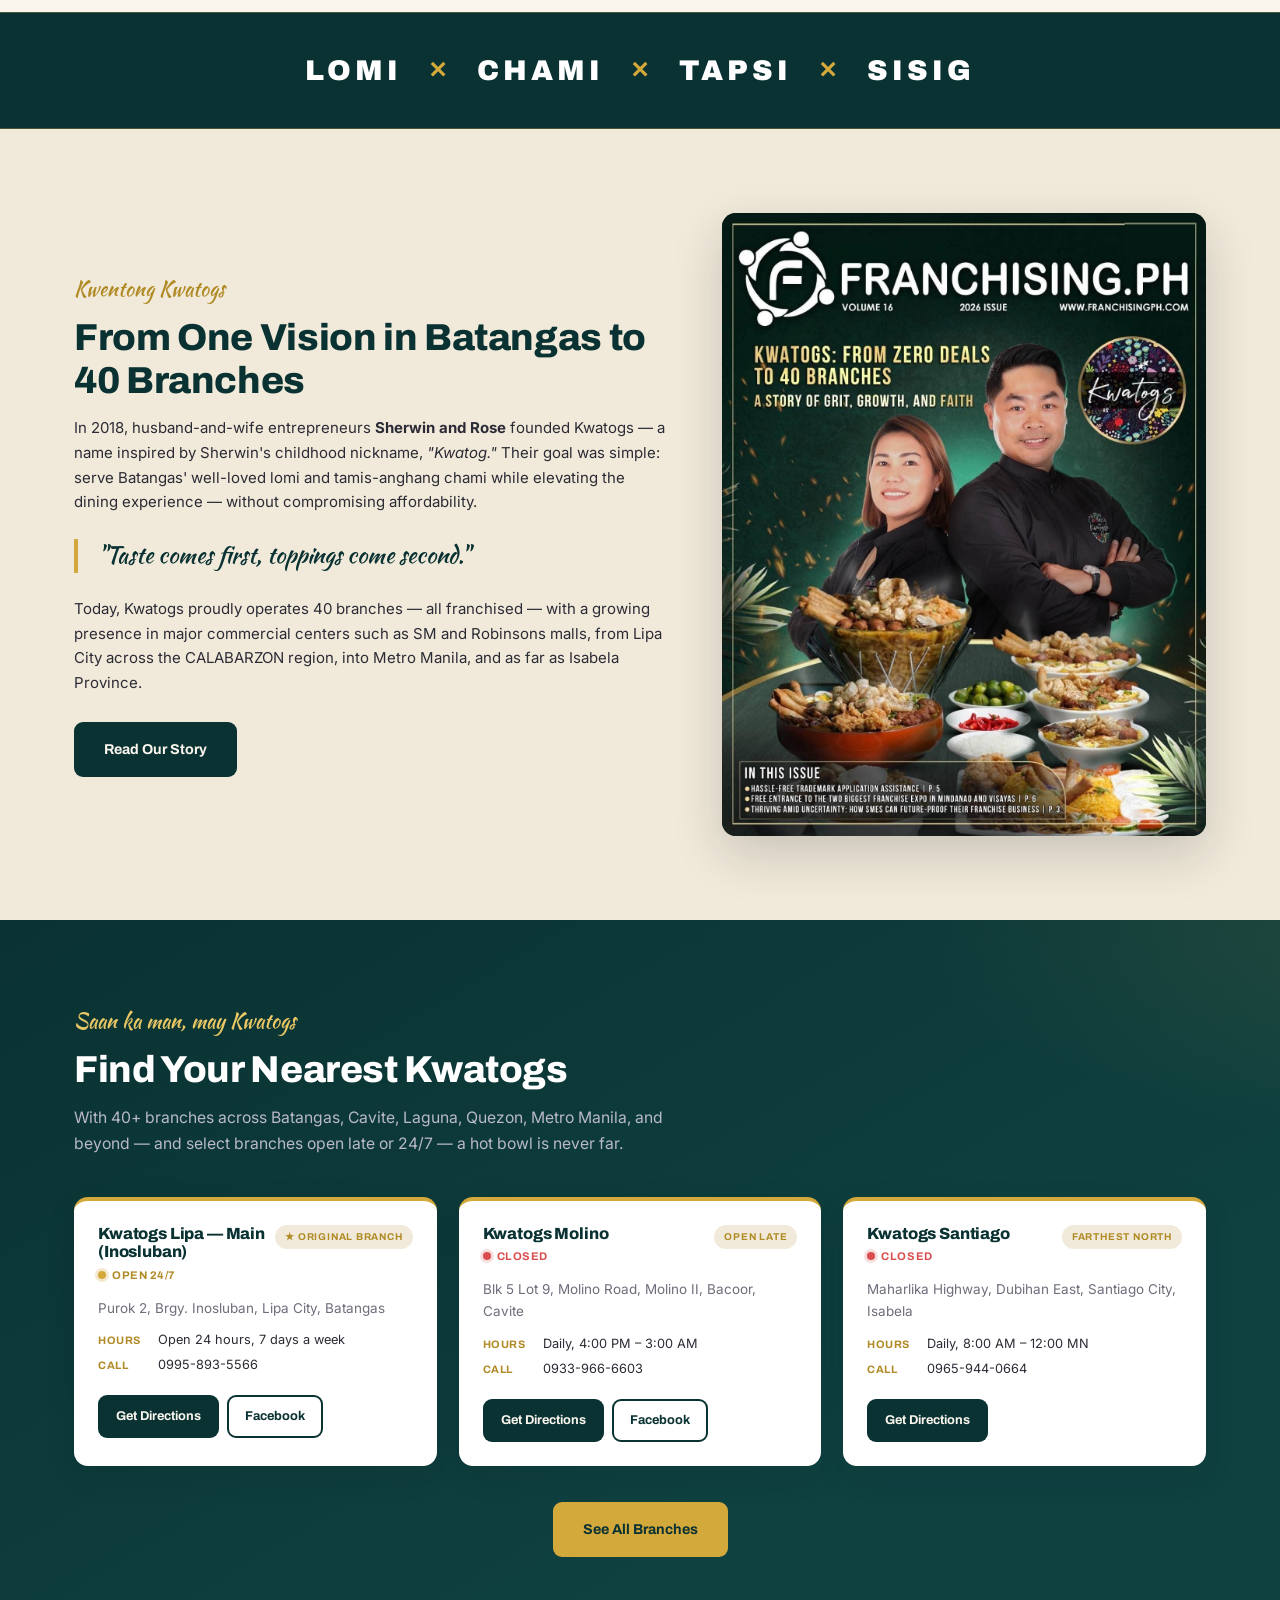
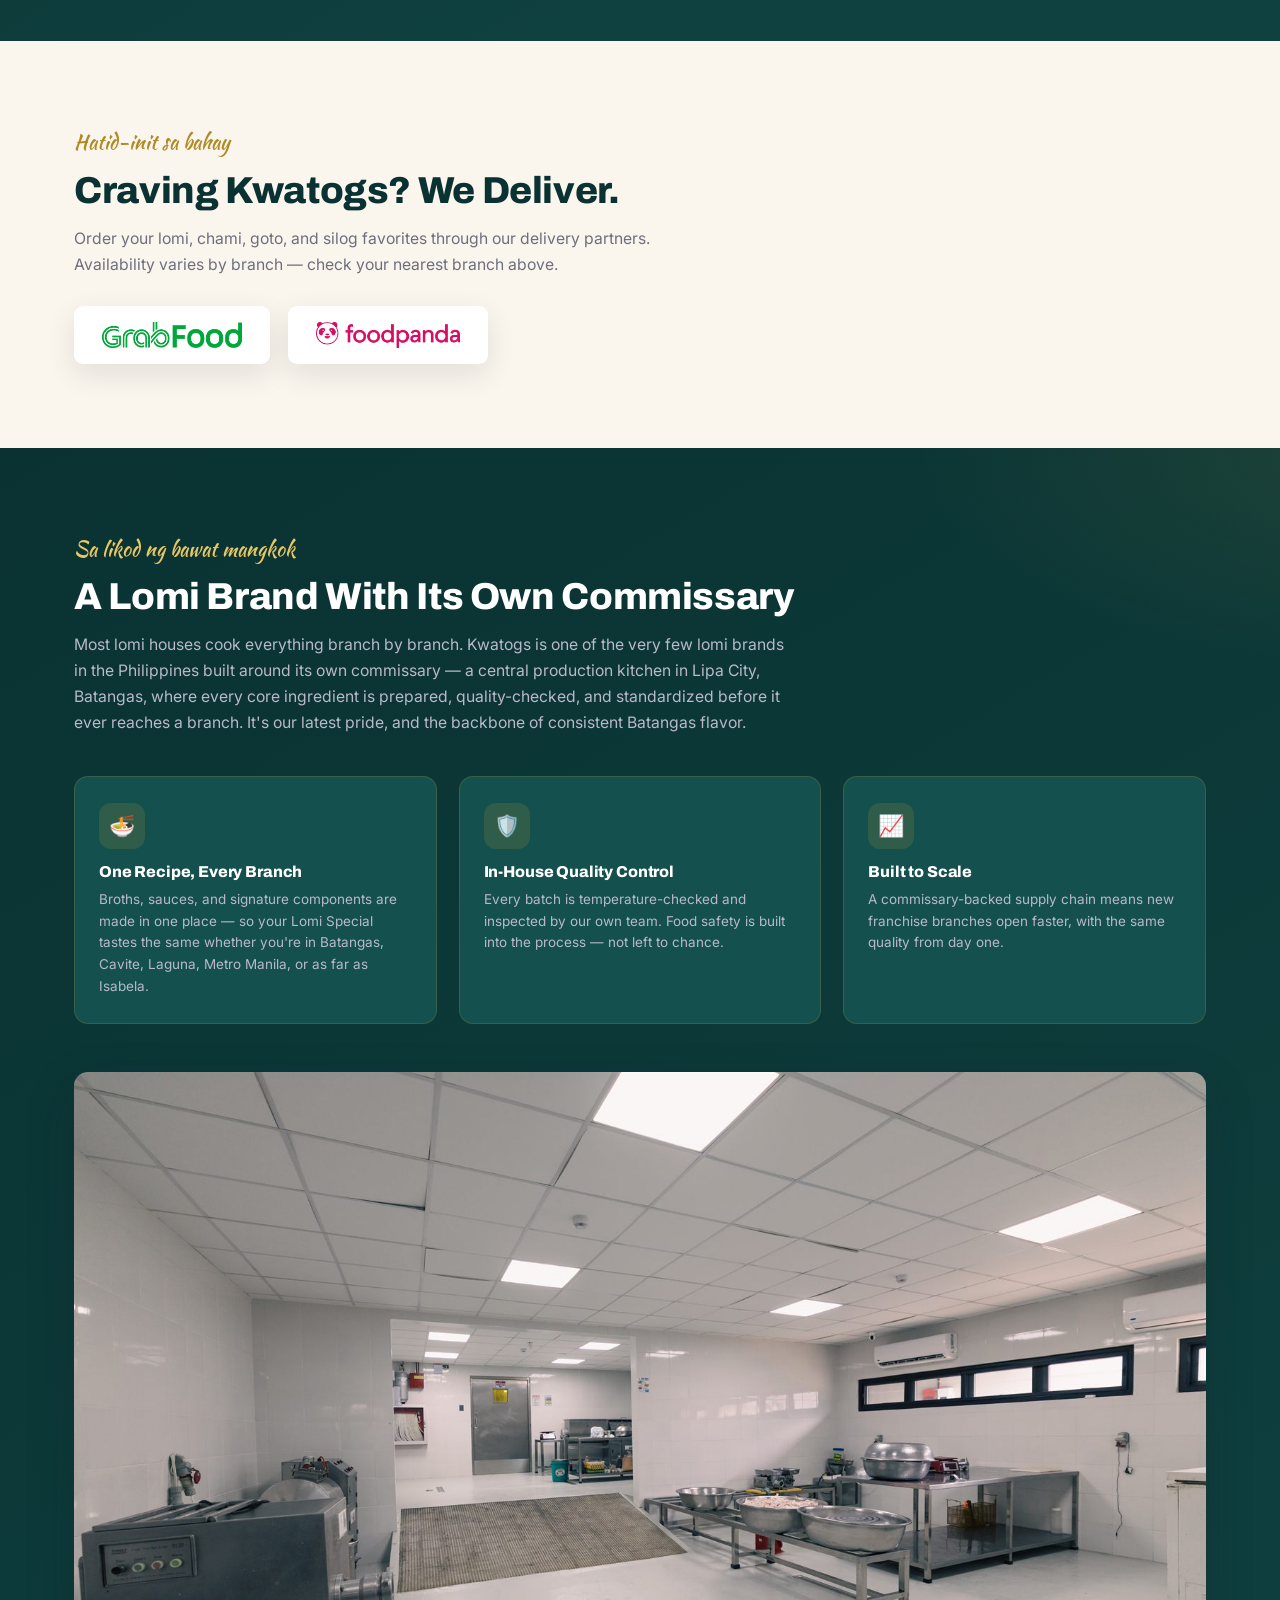
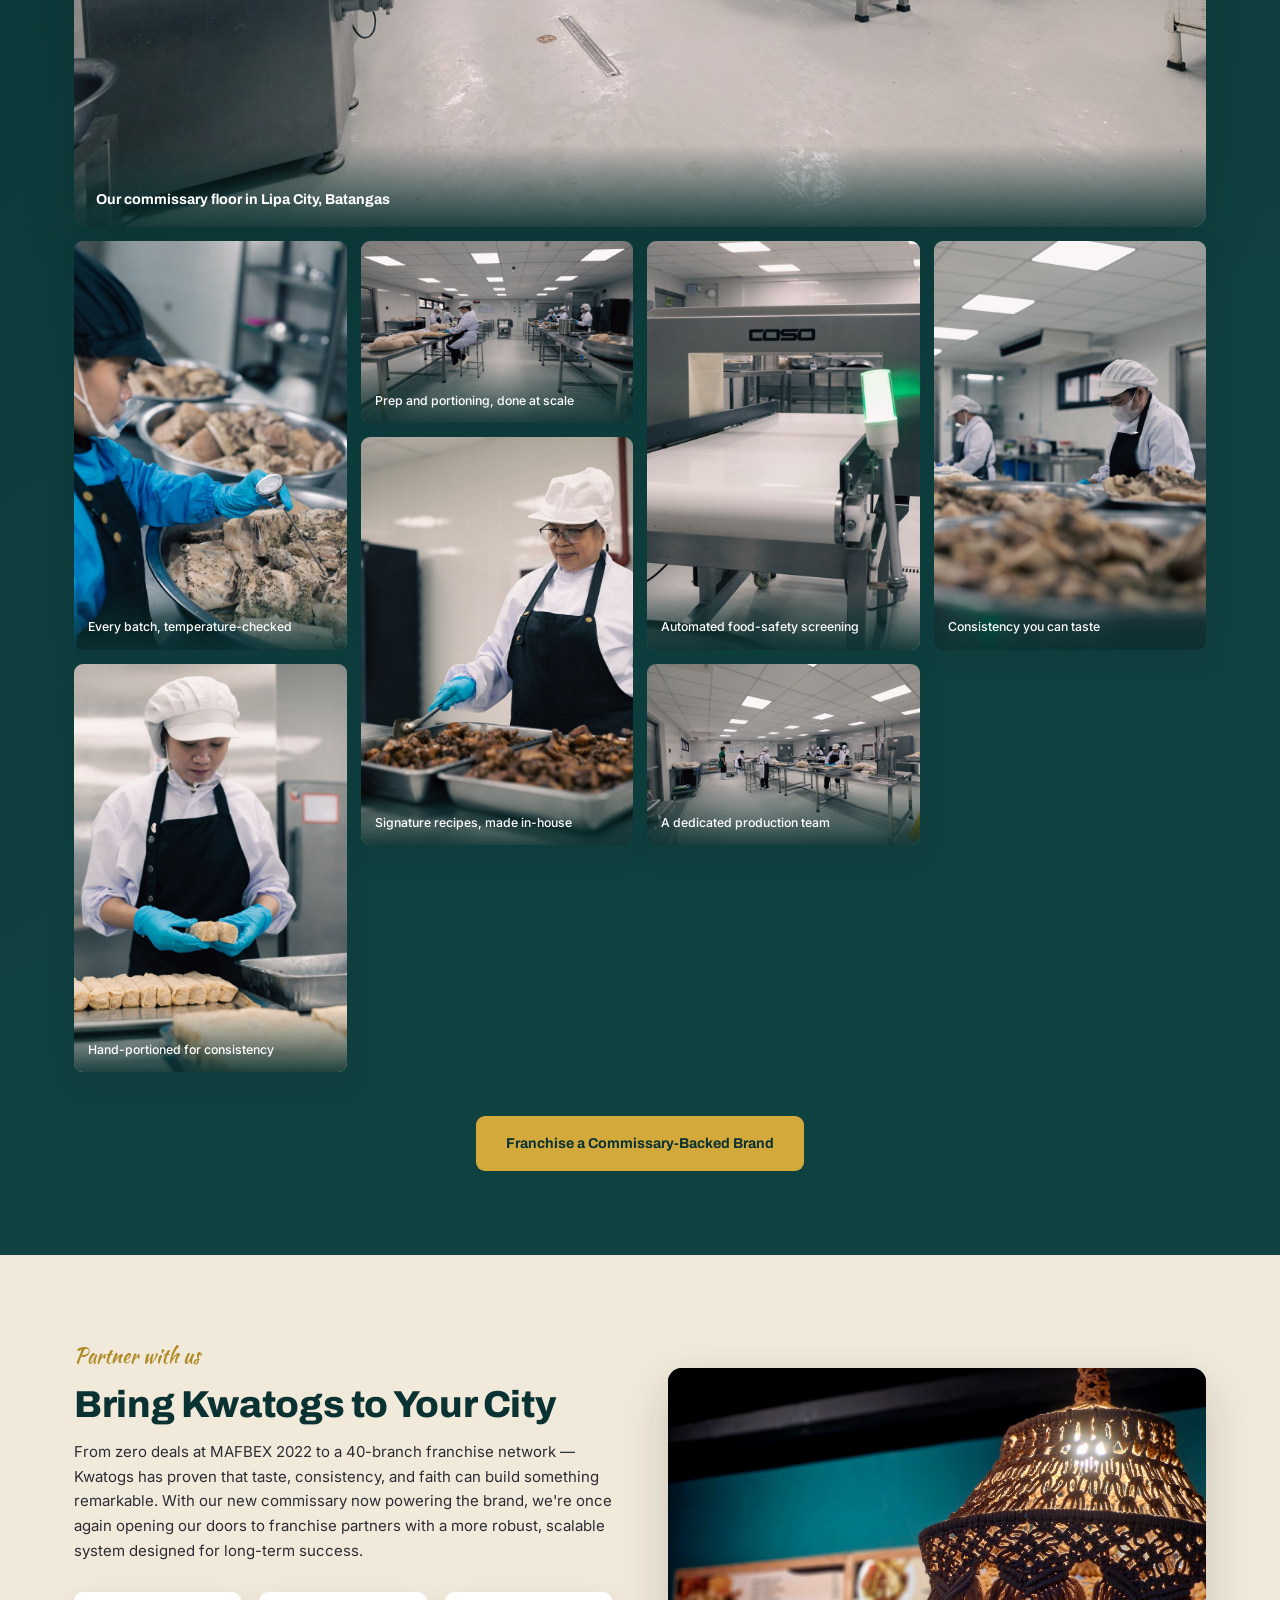
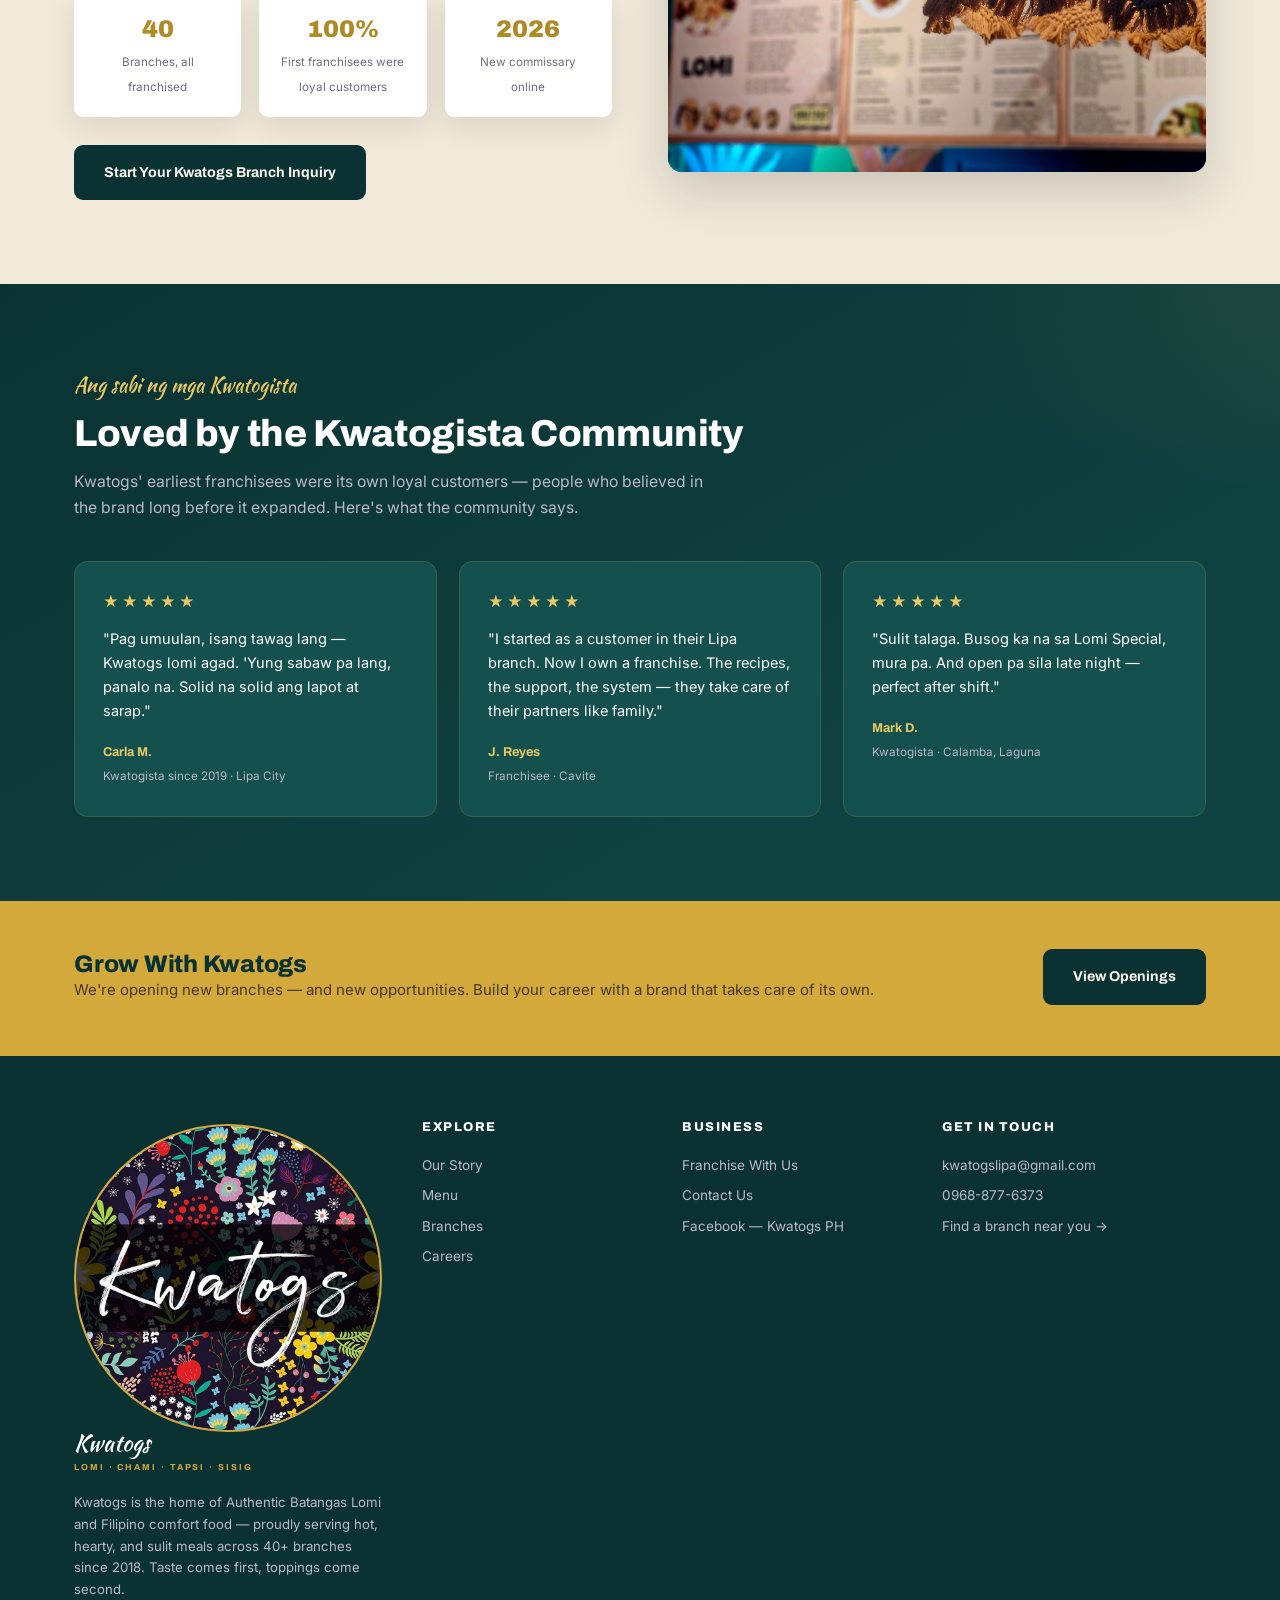
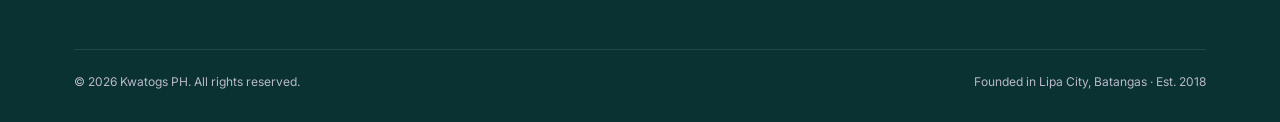
==== commit 826cb46d: "Update main contact number to 0968-877-6373 Replace the old 0992-869-4196 across all 14 occurrences:" ====
--- a/index.html
+++ b/index.html
@@ -39,7 +39,7 @@
     "foundingDate": "2018",
     "foundingLocation": { "@type": "Place", "name": "Lipa City, Batangas, Philippines" },
     "email": "kwatogslipa@gmail.com",
-    "telephone": "+63-992-869-4196",
+    "telephone": "+63-968-877-6373",
     "priceRange": "₱",
     "sameAs": ["https://www.facebook.com/KwatogsLipa"]
   }
@@ -397,7 +397,7 @@
         <div>
           <h4>Get in Touch</h4>
           <a href="mailto:kwatogslipa@gmail.com">kwatogslipa@gmail.com</a>
-          <a href="tel:09928694196">0992-869-4196</a>
+          <a href="tel:09688776373">0968-877-6373</a>
           <a href="branches.html">Find a branch near you →</a>
         </div>
       </div>
